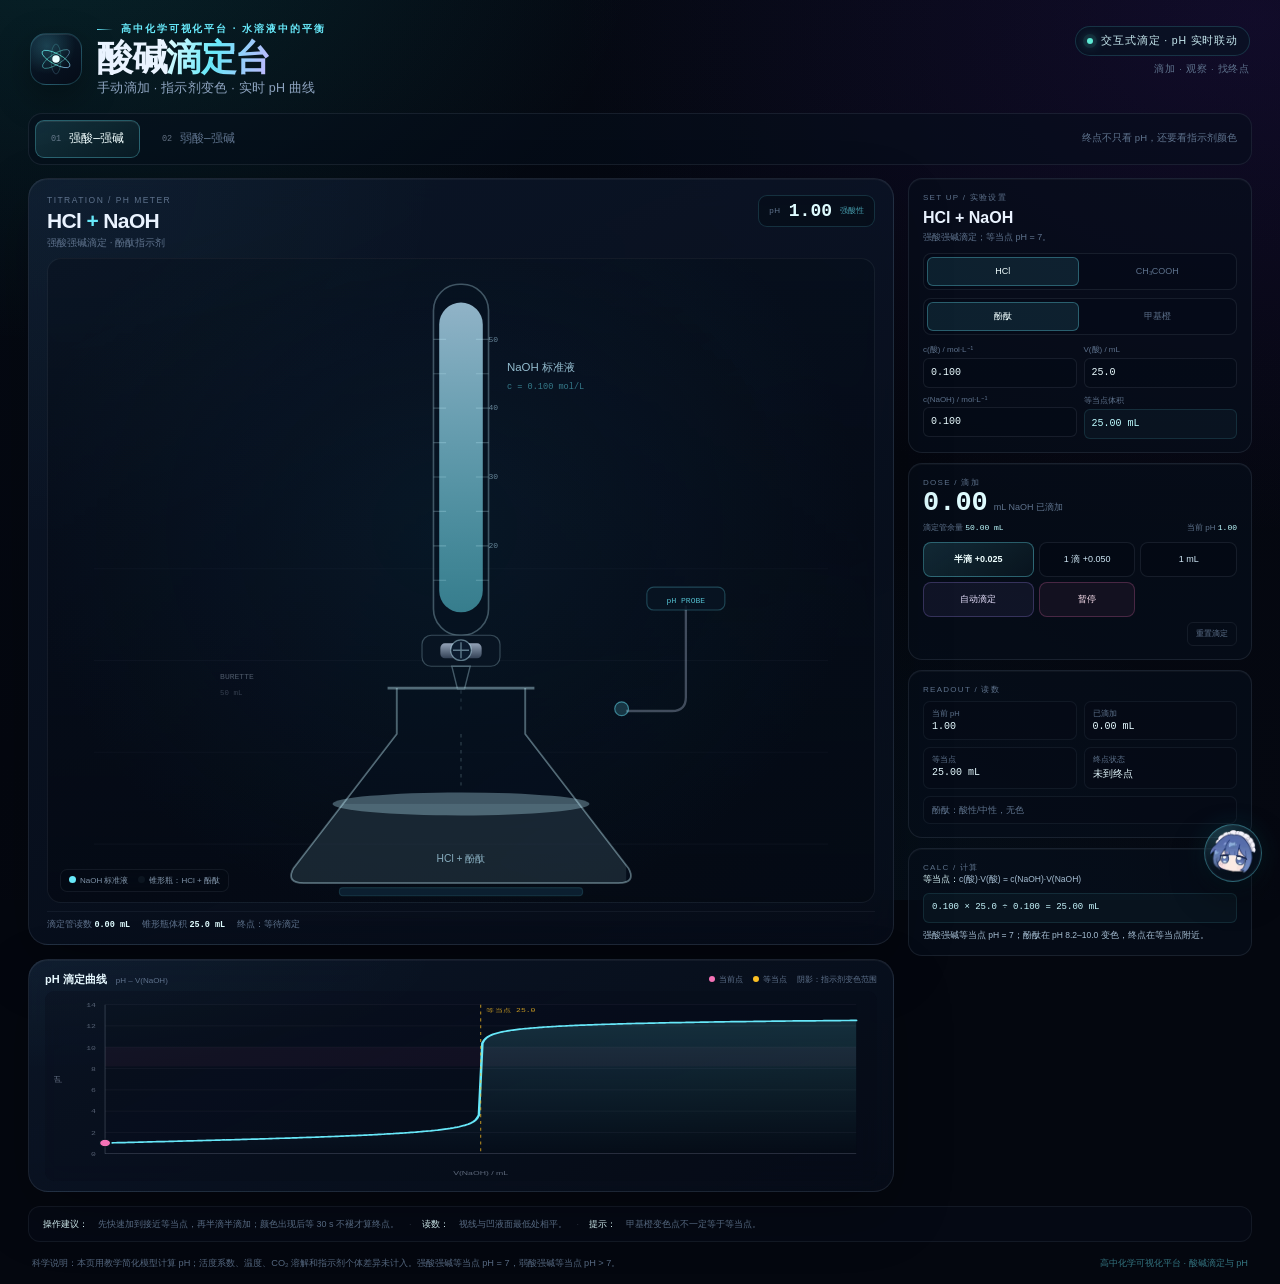
==== acid-base-titration.html @ 41be05da "Add files via upload" ====
<!DOCTYPE html>
<html lang="zh-CN">
<head>
<meta charset="UTF-8" />
<meta name="viewport" content="width=device-width, initial-scale=1.0" />
<meta name="theme-color" content="#04070f" />
<title>酸碱滴定与 pH · 高中化学可视化平台</title>
<meta name="description" content="可手动滴加的酸碱滴定实验：强酸强碱、弱酸强碱、酚酞与甲基橙变色、实时 pH 曲线与终点判断。" />
<meta name="copyright" content="© 2026 chemLeon6657. All rights reserved." />
<meta name="rights" content="All rights reserved. No copying, modification or redistribution without prior written permission." />
<link rel="license" href="rights.html" />
<link rel="icon" href="favicon.svg" type="image/svg+xml" />
<style>
  :root{
    --bg:#04070f;--line:rgba(148,163,184,.14);--text:#eaf3ff;--muted:#8ea4c0;--dim:#5e728c;
    --cyan:#67e8f9;--teal:#5eead4;--violet:#a78bfa;--pink:#f472b6;--amber:#fbbf24;
    --mono:"Cascadia Code","SFMono-Regular",Consolas,"Liberation Mono",monospace;color-scheme:dark;
  }
  *{box-sizing:border-box}html{scroll-behavior:smooth}
  body{margin:0;min-height:100vh;background:var(--bg);color:var(--text);font-family:"Segoe UI Variable","Segoe UI","PingFang SC","Hiragino Sans GB","Microsoft YaHei",sans-serif;-webkit-font-smoothing:antialiased;text-rendering:optimizeLegibility;overflow-x:hidden}
  button,input{font:inherit}a{color:inherit}button{-webkit-tap-highlight-color:transparent}:focus-visible{outline:2px solid rgba(103,232,249,.8);outline-offset:3px}
  .page-glow{position:fixed;inset:0;z-index:-2;pointer-events:none;background:radial-gradient(900px 650px at 5% -8%,rgba(20,184,166,.14),transparent 64%),radial-gradient(1000px 760px at 98% 2%,rgba(91,33,182,.15),transparent 68%),radial-gradient(900px 700px at 55% 108%,rgba(14,116,144,.1),transparent 66%),linear-gradient(160deg,#050a14 0%,#04070f 55%,#050811 100%)}
  .page-glow::after{content:"";position:absolute;inset:0;opacity:.22;background-image:linear-gradient(rgba(148,163,184,.04) 1px,transparent 1px),linear-gradient(90deg,rgba(148,163,184,.04) 1px,transparent 1px);background-size:46px 46px;mask-image:radial-gradient(circle at 50% 38%,black,transparent 77%);-webkit-mask-image:radial-gradient(circle at 50% 38%,black,transparent 77%)}
  .shell{width:min(1620px,100%);min-height:100vh;margin:0 auto;padding:22px 28px 14px;display:flex;flex-direction:column}
  .site-header{display:flex;justify-content:space-between;align-items:flex-start;gap:24px;padding:0 2px 16px;animation:rise .7s cubic-bezier(.22,.8,.3,1) both}
  .brand{display:flex;align-items:center;gap:15px;min-width:0;color:inherit;text-decoration:none}.brand:hover{opacity:.85}
  .brand-mark{width:52px;height:52px;flex:0 0 auto;border-radius:16px;border:1px solid rgba(103,232,249,.2);background:radial-gradient(circle at 32% 24%,rgba(103,232,249,.2),transparent 55%),linear-gradient(150deg,rgba(11,28,46,.9),rgba(5,11,22,.95));box-shadow:inset 0 1px 0 rgba(255,255,255,.08),0 12px 34px rgba(0,0,0,.34);display:grid;place-items:center}
  .brand-mark svg{width:40px;height:40px}
  .kicker{display:flex;align-items:center;gap:8px;color:var(--cyan);font-size:10px;font-weight:650;letter-spacing:.19em;text-transform:uppercase}
  .kicker::before{content:"";width:16px;height:1px;background:linear-gradient(90deg,var(--cyan),transparent)}
  .brand h1{margin:4px 0 2px;font-size:clamp(27px,2.8vw,38px);line-height:1.05;letter-spacing:-.04em;font-weight:760}
  .brand h1 span{background:linear-gradient(105deg,#e7fdff,var(--cyan) 45%,#c4b5fd);-webkit-background-clip:text;background-clip:text;color:transparent}
  .brand p{margin:0;color:var(--muted);font-size:12.5px;letter-spacing:.02em}
  .header-meta{display:flex;flex-direction:column;align-items:flex-end;gap:7px;padding-top:4px;flex:0 0 auto}
  .meta-pill{display:inline-flex;align-items:center;gap:8px;height:30px;padding:0 11px;border:1px solid rgba(103,232,249,.16);border-radius:999px;background:rgba(8,20,34,.62);color:#c7e9ef;font-size:10.5px;letter-spacing:.08em;white-space:nowrap}
  .live-dot{width:6px;height:6px;border-radius:50%;background:var(--teal);box-shadow:0 0 0 4px rgba(94,234,212,.08),0 0 12px rgba(94,234,212,.8);animation:breathe 2.6s ease-in-out infinite}
  .meta-note{color:var(--dim);font-size:9.5px;letter-spacing:.08em}
  .mode-bar{display:flex;align-items:center;gap:6px;flex-wrap:wrap;margin-bottom:13px;padding:6px;border:1px solid rgba(148,163,184,.12);border-radius:14px;background:rgba(7,15,28,.55);animation:rise .6s .03s cubic-bezier(.22,.8,.3,1) both}
  .mode-tab{display:flex;align-items:center;gap:8px;height:38px;padding:0 15px;border:1px solid transparent;border-radius:9px;background:transparent;color:var(--dim);font-size:12px;cursor:pointer;transition:.2s;white-space:nowrap}
  .mode-tab:hover{color:#e9fdff;background:rgba(103,232,249,.055)}
  .mode-tab.active{color:#f2ffff;border-color:rgba(103,232,249,.3);background:linear-gradient(145deg,rgba(103,232,249,.14),rgba(94,234,212,.05));box-shadow:inset 0 1px 0 rgba(255,255,255,.08)}
  .mode-tab .num{font-family:var(--mono);font-size:8.5px;color:rgba(148,163,184,.65)}
  .bar-tip{margin-left:auto;padding-right:8px;color:var(--dim);font-size:9.5px}
  .workspace{flex:1;min-height:0}
  .main{display:grid;grid-template-columns:minmax(0,1fr) 344px;gap:14px;align-items:start}
  .left-col{display:flex;flex-direction:column;gap:14px;min-width:0}
  .panel{position:relative;border:1px solid var(--line);border-radius:20px;background:radial-gradient(100% 100% at 0% 0%,rgba(103,232,249,.045),transparent 48%),linear-gradient(155deg,rgba(13,24,43,.83),rgba(7,14,27,.72));box-shadow:0 22px 60px rgba(0,0,0,.22),inset 0 1px 0 rgba(255,255,255,.045);backdrop-filter:blur(18px);-webkit-backdrop-filter:blur(18px);animation:rise .62s cubic-bezier(.22,.8,.3,1) both}
  .stage-panel{padding:16px 18px 13px;overflow:hidden}
  .stage-head{display:flex;justify-content:space-between;align-items:flex-start;gap:12px;margin-bottom:8px}
  .stage-kicker{color:var(--dim);font-size:8.5px;letter-spacing:.17em;text-transform:uppercase}
  .stage-title{margin:4px 0 3px;font-size:21px;line-height:1.18;letter-spacing:-.03em;font-weight:670}.stage-title span{color:var(--cyan)}
  .stage-sub{margin:0;color:var(--dim);font-size:10px}
  .ph-badge{display:flex;align-items:center;gap:8px;padding:6px 10px;border:1px solid rgba(103,232,249,.16);border-radius:9px;background:rgba(4,10,20,.44);white-space:nowrap}
  .ph-badge span{color:var(--dim);font-size:8px;letter-spacing:.08em}.ph-badge b{font-family:var(--mono);font-size:18px;color:#dffcff;line-height:1}.ph-badge small{color:rgba(103,232,249,.65);font-size:8px}
  .apparatus{position:relative;border:1px solid rgba(148,163,184,.1);border-radius:14px;background:radial-gradient(70% 85% at 48% 42%,rgba(12,47,68,.3),transparent 72%),linear-gradient(180deg,rgba(4,11,22,.37),rgba(4,9,18,.66));overflow:hidden;min-height:470px}
  .apparatus svg{display:block;width:100%;height:auto}
  .stage-legend{position:absolute;left:12px;bottom:10px;z-index:3;display:flex;align-items:center;gap:10px;padding:5px 8px;border:1px solid rgba(148,163,184,.1);border-radius:7px;background:rgba(4,10,20,.52);color:rgba(157,180,204,.8);font-size:8px;backdrop-filter:blur(8px);pointer-events:none}
  .stage-legend i{width:7px;height:7px;border-radius:50%;display:inline-block;margin-right:4px}
  .drop{opacity:0}.drop.falling{animation:dropFall .55s cubic-bezier(.3,.7,.4,1) both}
  .flask-liquid,.burette-liquid{transition:fill .4s ease}
  .curve-panel{padding:12px 16px 10px}
  .curve-head{display:flex;justify-content:space-between;align-items:center;gap:10px;margin-bottom:4px}
  .curve-title{color:#e7f9ff;font-size:11px;font-weight:600}.curve-title span{color:var(--dim);font-weight:400;font-size:8px;margin-left:6px}
  .curve-legend{display:flex;gap:10px;color:var(--dim);font-size:8px;flex-wrap:wrap}.curve-legend b{font-weight:550;color:#c8f8ff}
  .curve-wrap{position:relative;height:190px;border-radius:9px;background:rgba(4,10,20,.25);overflow:hidden}
  #curve{width:100%;height:100%;display:block}
  .sidebar{display:flex;flex-direction:column;gap:10px;min-width:0}
  .card{padding:13px 14px;border:1px solid var(--line);border-radius:14px;background:rgba(7,15,28,.62);box-shadow:inset 0 1px 0 rgba(255,255,255,.035)}
  .card-kicker{color:var(--dim);font-size:8px;letter-spacing:.16em;text-transform:uppercase}
  .setup-card h2{margin:5px 0 3px;font-size:16px;line-height:1.25;font-weight:640}.setup-card p{margin:0;color:var(--dim);font-size:9px;line-height:1.55}
  .seg{display:flex;gap:3px;padding:3px;border:1px solid rgba(148,163,184,.12);border-radius:8px;background:rgba(4,10,20,.35);margin-top:8px}
  .seg button{flex:1;height:29px;border:1px solid transparent;border-radius:6px;background:transparent;color:var(--dim);font-size:9px;cursor:pointer;transition:.2s;white-space:nowrap}
  .seg button:hover{color:#e8fdff;background:rgba(103,232,249,.05)}
  .seg button.active{color:#f1ffff;border-color:rgba(103,232,249,.32);background:rgba(103,232,249,.1)}
  .field-grid{display:grid;grid-template-columns:1fr 1fr;gap:7px;margin-top:9px}
  .field{display:flex;flex-direction:column;gap:3px}.field span{color:var(--dim);font-size:8px}
  .field input{width:100%;height:30px;padding:0 7px;border:1px solid rgba(148,163,184,.13);border-radius:6px;background:rgba(4,10,20,.4);color:#e9fbff;font-family:var(--mono);font-size:10px;outline:none;transition:.2s}
  .field input:focus{border-color:rgba(103,232,249,.42);background:rgba(103,232,249,.04)}
  .dose-readout{display:flex;align-items:baseline;gap:6px;margin-top:2px}.dose-readout b{font-family:var(--mono);font-size:27px;line-height:1;color:#dffcff}.dose-readout span{color:var(--dim);font-size:9px}
  .dose-sub{display:flex;justify-content:space-between;gap:8px;margin-top:5px;color:var(--dim);font-size:8px}
  .dose-sub strong{color:#bdfbff;font-family:var(--mono);font-weight:500}
  .dose-actions{display:grid;grid-template-columns:1.15fr 1fr 1fr;gap:5px;margin-top:9px}
  .dose-btn{height:35px;border:1px solid rgba(148,163,184,.13);border-radius:8px;background:rgba(4,10,20,.38);color:#cfe7f5;font-size:9px;cursor:pointer;transition:.2s}
  .dose-btn:hover{border-color:rgba(103,232,249,.3);background:rgba(103,232,249,.06);color:#fff}
  .dose-btn.primary{border-color:rgba(103,232,249,.34);background:linear-gradient(145deg,rgba(103,232,249,.14),rgba(94,234,212,.04));color:#efffff;font-weight:600}
  .dose-btn.auto{border-color:rgba(167,139,250,.25);color:#e9e2ff;background:rgba(167,139,250,.07)}
  .dose-btn.stop{border-color:rgba(244,114,182,.24);color:#ffe4f2;background:rgba(244,114,182,.06)}
  .reset-row{display:flex;justify-content:flex-end;margin-top:5px}.reset-btn{height:24px;padding:0 8px;border:1px solid rgba(148,163,184,.11);border-radius:6px;background:transparent;color:var(--dim);font-size:8px;cursor:pointer}.reset-btn:hover{color:#fff;border-color:rgba(103,232,249,.28)}
  .status-grid{display:grid;grid-template-columns:1fr 1fr;gap:7px;margin-top:6px}
  .status-item{padding:7px 8px;border:1px solid rgba(148,163,184,.09);border-radius:7px;background:rgba(4,10,20,.25)}.status-item span{display:block;color:var(--dim);font-size:7.5px}.status-item strong{display:block;margin-top:2px;color:#e5faff;font-family:var(--mono);font-size:10px;font-weight:500}
  .indicator-state{margin-top:7px;padding:7px 8px;border:1px solid rgba(148,163,184,.09);border-radius:7px;background:rgba(4,10,20,.25);color:var(--dim);font-size:8.5px;line-height:1.5}
  .indicator-state b{color:#f9a8d4;font-weight:550}
  .calc-card p{margin:0;color:#a7bfd4;font-size:8.5px;line-height:1.6}.calc-card strong{color:#dffcff;font-weight:550}
  .calc-line{margin-top:6px;padding:7px 8px;border:1px solid rgba(103,232,249,.11);border-radius:6px;background:rgba(103,232,249,.035);font-family:var(--mono);font-size:9px;color:#c9f8ff;line-height:1.55}
  .guide{margin-top:14px;padding:10px 14px;border:1px solid rgba(148,163,184,.1);border-radius:12px;background:rgba(7,15,28,.46);color:var(--dim);font-size:9px;line-height:1.6;display:flex;gap:10px;flex-wrap:wrap;align-items:center}
  .guide b{color:#dffcff;font-weight:550}.guide span{color:rgba(148,163,184,.28)}
  .site-footer{display:flex;justify-content:space-between;gap:20px;padding:14px 4px 0;color:rgba(94,114,140,.9);font-size:9.2px;line-height:1.55}.site-footer p{margin:0;max-width:980px}.footer-tag{flex:0 0 auto;color:rgba(103,232,249,.48);white-space:nowrap}
  @keyframes rise{from{opacity:0;transform:translateY(10px)}to{opacity:1;transform:translateY(0)}}@keyframes breathe{0%,100%{opacity:.65;transform:scale(.9)}50%{opacity:1;transform:scale(1.12)}}@keyframes dropFall{0%{opacity:0;transform:translateY(-6px) scale(.5)}18%{opacity:1;transform:translateY(0) scale(1)}80%{opacity:.9;transform:translateY(44px) scale(.9)}100%{opacity:0;transform:translateY(54px) scale(.55)}}
  @media(max-width:1120px){.shell{padding-left:20px;padding-right:20px}.main{grid-template-columns:minmax(0,1fr) 310px}.stage-title{font-size:19px}}
  @media(max-width:960px){.main{grid-template-columns:1fr}.sidebar{display:grid;grid-template-columns:1fr 1fr}.sidebar .card:nth-child(3),.sidebar .card:nth-child(4){grid-column:1/-1}.apparatus{min-height:390px}.curve-wrap{height:170px}}
  @media(max-width:650px){.shell{padding:14px 12px 10px}.brand-mark{width:44px;height:44px}.brand h1{font-size:clamp(23px,7vw,31px)}.brand p,.header-meta{display:none}.mode-tab{font-size:9px;padding:0 8px}.mode-bar{padding:4px}.stage-panel{padding:12px}.stage-title{font-size:18px}.ph-badge b{font-size:15px}.sidebar{grid-template-columns:1fr}.sidebar .card:nth-child(3),.sidebar .card:nth-child(4){grid-column:auto}.dose-actions{grid-template-columns:1fr 1fr}.dose-actions .auto{grid-column:1/-1}.site-footer{flex-direction:column;gap:5px}}
  @media(prefers-reduced-motion:reduce){*,*::before,*::after{animation-duration:.001ms!important;animation-iteration-count:1!important;transition-duration:.001ms!important;scroll-behavior:auto!important}}
</style>
</head>
<body>
<div class="page-glow" aria-hidden="true"></div>
<div class="shell">
  <header class="site-header">
    <a class="brand" href="./" title="返回平台首页">
      <div class="brand-mark" aria-hidden="true"><svg viewBox="0 0 64 64" fill="none"><defs><linearGradient id="g" x1="8" y1="8" x2="56" y2="56" gradientUnits="userSpaceOnUse"><stop stop-color="#67e8f9"/><stop offset=".55" stop-color="#5eead4"/><stop offset="1" stop-color="#a78bfa"/></linearGradient></defs><circle cx="32" cy="32" r="6" fill="#eaffff"/><ellipse cx="32" cy="32" rx="25" ry="8.5" transform="rotate(28 32 32)" stroke="url(#g)" stroke-width="1.4" opacity=".8"/><ellipse cx="32" cy="32" rx="25" ry="8.5" transform="rotate(-32 32 32)" stroke="url(#g)" stroke-width="1.4" opacity=".5"/><ellipse cx="32" cy="32" rx="24" ry="8" transform="rotate(90 32 32)" stroke="url(#g)" stroke-width="1.1" opacity=".32"/></svg></div>
      <div><div class="kicker">高中化学可视化平台 · 水溶液中的平衡</div><h1>酸碱<span>滴定台</span></h1><p>手动滴加 · 指示剂变色 · 实时 pH 曲线</p></div>
    </a>
    <div class="header-meta"><div class="meta-pill"><span class="live-dot"></span>交互式滴定 · pH 实时联动</div><div class="meta-note">滴加 · 观察 · 找终点</div></div>
  </header>

  <div class="mode-bar" role="group" aria-label="选择滴定体系">
    <button class="mode-tab active" type="button" data-acid="hcl"><span class="num">01</span>强酸–强碱</button>
    <button class="mode-tab" type="button" data-acid="weak"><span class="num">02</span>弱酸–强碱</button>
    <div class="bar-tip">终点不只看 pH，还要看指示剂颜色</div>
  </div>

  <main class="workspace">
    <div class="main">
      <div class="left-col">
        <section class="panel stage-panel">
          <div class="stage-head">
            <div><div class="stage-kicker">TITRATION / PH METER</div><h2 class="stage-title" id="stageTitle">HCl <span>+</span> NaOH</h2><p class="stage-sub" id="stageSub">强酸强碱滴定 · 酚酞指示剂</p></div>
            <div class="ph-badge"><span>pH</span><b id="phValue">1.00</b><small id="phState">强酸性</small></div>
          </div>
          <div class="apparatus">
            <svg viewBox="0 0 720 560" aria-label="酸碱滴定装置">
              <defs>
                <linearGradient id="glass" x1="0" y1="0" x2="1" y2="1"><stop stop-color="rgba(198,242,255,.22)"/><stop offset=".5" stop-color="rgba(92,178,210,.05)"/><stop offset="1" stop-color="rgba(198,242,255,.16)"/></linearGradient>
                <linearGradient id="baseLiquid" x1="0" y1="0" x2="0" y2="1"><stop stop-color="#bfe9ff" stop-opacity=".75"/><stop offset="1" stop-color="#67e8f9" stop-opacity=".5"/></linearGradient>
                <linearGradient id="flaskFill" x1="0" y1="0" x2="0" y2="1"><stop stop-color="#dffcff" stop-opacity=".16"/><stop offset="1" stop-color="#67e8f9" stop-opacity=".1"/></linearGradient>
                <linearGradient id="metal" x1="0" y1="0" x2="0" y2="1"><stop stop-color="#94a3b8"/><stop offset="1" stop-color="#334155"/></linearGradient>
                <clipPath id="flaskClip"><path d="M304 374v40L214 531q-7 13 9 13h274q16 0 9-13L416 414v-40Z"/></clipPath>
              </defs>
              <g opacity=".55" stroke="rgba(148,163,184,.08)"><path d="M40 510h640M40 430h640M40 350h640M40 270h640"/></g>
              <!-- burette -->
              <rect x="336" y="22" width="48" height="306" rx="23" fill="rgba(5,18,32,.6)" stroke="rgba(198,242,255,.3)" stroke-width="1.4"/>
              <rect id="buretteLiquid" x="341" y="38" width="38" height="270" rx="19" fill="url(#baseLiquid)"/>
              <g stroke="rgba(198,242,255,.24)" stroke-width="1">
                <path d="M336 70h11M336 100h11M336 130h11M336 160h11M336 190h11M336 220h11M336 250h11M336 280h11"/>
                <path d="M373 70h11M373 100h11M373 130h11M373 160h11M373 190h11M373 220h11M373 250h11M373 280h11"/>
              </g>
              <g fill="rgba(174,220,240,.56)" font-size="7" font-family="Cascadia Code, monospace"><text x="384" y="72">50</text><text x="384" y="132">40</text><text x="384" y="192">30</text><text x="384" y="252">20</text></g>
              <rect x="326" y="328" width="68" height="27" rx="8" fill="rgba(8,20,35,.9)" stroke="rgba(198,242,255,.25)"/>
              <rect x="342" y="335" width="36" height="13" rx="4" fill="url(#metal)"/>
              <circle cx="360" cy="341" r="9" fill="#0b1b2e" stroke="rgba(198,242,255,.45)"/><path d="M360 334v14M353 341h14" stroke="rgba(198,242,255,.45)" stroke-width="1.2"/>
              <path d="M352 355h16l-5 20h-6Z" fill="rgba(5,18,32,.65)" stroke="rgba(198,242,255,.32)" stroke-width="1.2"/>
              <path d="M360 376v20" stroke="rgba(198,242,255,.25)" stroke-width="1.2" stroke-dasharray="3 4"/>
              <circle id="drop" class="drop" cx="360" cy="388" r="4.2" fill="#9feeff"/>
              <text x="400" y="98" fill="rgba(174,220,240,.84)" font-size="10" font-family="Segoe UI, sans-serif" id="baseLabel">NaOH 标准液</text>
              <text x="400" y="113" fill="rgba(103,232,249,.48)" font-size="7.5" font-family="Cascadia Code, monospace" id="baseConc">c = 0.100 mol/L</text>
              <!-- flask -->
              <path d="M304 374v40L214 531q-7 13 9 13h274q16 0 9-13L416 414v-40" fill="rgba(5,18,32,.48)" stroke="rgba(198,242,255,.34)" stroke-width="1.6"/>
              <path d="M296 374h128" stroke="rgba(198,242,255,.4)" stroke-width="2.4"/>
              <rect id="flaskLiquidRect" x="208" y="455" width="296" height="100" fill="url(#flaskFill)" clip-path="url(#flaskClip)" class="flask-liquid"/>
              <ellipse id="flaskSurface" cx="360" cy="455" rx="112" ry="10" fill="rgba(198,242,255,.13)"/>
              <path d="M304 374v40L214 531q-7 13 9 13h274q16 0 9-13L416 414v-40" fill="none" stroke="rgba(198,242,255,.18)" stroke-width="1" clip-path="url(#flaskClip)"/>
              <path d="M360 414v46" stroke="rgba(198,242,255,.18)" stroke-width="1.2" stroke-dasharray="3 4"/>
              <text x="360" y="526" text-anchor="middle" fill="rgba(174,220,240,.74)" font-size="9" font-family="Segoe UI, sans-serif" id="flaskLabel">HCl + 酚酞</text>
              <!-- pH probe -->
              <path d="M556 302v80q0 12-12 12h-40" stroke="rgba(148,163,184,.42)" stroke-width="2" fill="none"/>
              <rect x="522" y="286" width="68" height="20" rx="6" fill="rgba(8,20,35,.85)" stroke="rgba(103,232,249,.25)"/>
              <text x="556" y="300" text-anchor="middle" fill="rgba(103,232,249,.8)" font-size="7" font-family="Cascadia Code, monospace">pH PROBE</text>
              <circle cx="500" cy="392" r="6" fill="rgba(103,232,249,.18)" stroke="rgba(103,232,249,.5)"/>
              <!-- stirrer -->
              <rect x="254" y="548" width="212" height="7" rx="3" fill="rgba(15,40,60,.7)" stroke="rgba(103,232,249,.14)"/>
              <text x="150" y="366" fill="rgba(148,163,184,.5)" font-size="7" font-family="Cascadia Code, monospace">BURETTE</text>
              <text x="150" y="380" fill="rgba(148,163,184,.32)" font-size="6.5" font-family="Cascadia Code, monospace">50 mL</text>
            </svg>
            <div class="stage-legend"><span><i style="background:#67e8f9"></i>NaOH 标准液</span><span><i id="legendFlaskDot" style="background:#dffcff;opacity:.55"></i><span id="legendFlask">锥形瓶：HCl + 酚酞</span></span></div>
          </div>
          <div class="stage-foot" style="margin-top:8px;padding-top:7px;border-top:1px solid rgba(148,163,184,.08);display:flex;gap:12px;flex-wrap:wrap;color:var(--dim);font-size:8.5px"><span>滴定管读数 <strong id="buretteReading" style="color:#dffcff;font-family:var(--mono)">0.00 mL</strong></span><span>锥形瓶体积 <strong id="flaskVolume" style="color:#dffcff;font-family:var(--mono)">25.0 mL</strong></span><span id="endpointFoot">终点：等待滴定</span></div>
        </section>

        <section class="panel curve-panel">
          <div class="curve-head"><div class="curve-title">pH 滴定曲线 <span>pH – V(NaOH)</span></div><div class="curve-legend"><span><i style="display:inline-block;width:6px;height:6px;border-radius:50%;background:#f472b6;margin-right:4px"></i>当前点</span><span><i style="display:inline-block;width:6px;height:6px;border-radius:50%;background:#fbbf24;margin-right:4px"></i>等当点</span><span>阴影：指示剂变色范围</span></div></div>
          <div class="curve-wrap"><svg id="curve" viewBox="0 0 720 250" preserveAspectRatio="none" aria-label="pH 滴定曲线"></svg></div>
        </section>
      </div>

      <aside class="sidebar">
        <section class="card setup-card">
          <div class="card-kicker">SET UP / 实验设置</div>
          <h2 id="setupTitle">HCl + NaOH</h2>
          <p id="setupNote">强酸强碱滴定；等当点 pH = 7。</p>
          <div class="seg" role="group" aria-label="选择酸"><button class="active" type="button" data-acid-btn="hcl">HCl</button><button type="button" data-acid-btn="weak">CH₃COOH</button></div>
          <div class="seg" role="group" aria-label="选择指示剂"><button class="active" type="button" data-indicator="phenolphthalein">酚酞</button><button type="button" data-indicator="methylOrange">甲基橙</button></div>
          <div class="field-grid">
            <label class="field"><span>c(酸) / mol·L⁻¹</span><input id="caInput" type="number" min="0.01" max="1" step="0.01" value="0.100" /></label>
            <label class="field"><span>V(酸) / mL</span><input id="vaInput" type="number" min="5" max="50" step="0.5" value="25.0" /></label>
            <label class="field"><span>c(NaOH) / mol·L⁻¹</span><input id="cbInput" type="number" min="0.01" max="1" step="0.01" value="0.100" /></label>
            <div class="field"><span>等当点体积</span><div id="veqValue" style="height:30px;display:flex;align-items:center;color:#bdfbff;font-family:var(--mono);font-size:10px;border:1px solid rgba(103,232,249,.12);border-radius:6px;padding:0 7px;background:rgba(103,232,249,.035)">25.00 mL</div></div>
          </div>
        </section>

        <section class="card">
          <div class="card-kicker">DOSE / 滴加</div>
          <div class="dose-readout"><b id="doseValue">0.00</b><span>mL NaOH 已滴加</span></div>
          <div class="dose-sub"><span>滴定管余量 <strong id="remainValue">50.00 mL</strong></span><span>当前 pH <strong id="dosePh">1.00</strong></span></div>
          <div class="dose-actions">
            <button class="dose-btn primary" id="halfDropBtn" type="button">半滴 +0.025</button>
            <button class="dose-btn" id="dropBtn" type="button">1 滴 +0.050</button>
            <button class="dose-btn" id="mlBtn" type="button">1 mL</button>
            <button class="dose-btn auto" id="autoBtn" type="button">自动滴定</button>
            <button class="dose-btn stop" id="stopBtn" type="button">暂停</button>
          </div>
          <div class="reset-row"><button class="reset-btn" id="resetBtn" type="button">重置滴定</button></div>
        </section>

        <section class="card">
          <div class="card-kicker">READOUT / 读数</div>
          <div class="status-grid">
            <div class="status-item"><span>当前 pH</span><strong id="sidePh">1.00</strong></div>
            <div class="status-item"><span>已滴加</span><strong id="sideDose">0.00 mL</strong></div>
            <div class="status-item"><span>等当点</span><strong id="sideVeq">25.00 mL</strong></div>
            <div class="status-item"><span>终点状态</span><strong id="sideEndpoint">未到终点</strong></div>
          </div>
          <div class="indicator-state" id="indicatorState">酚酞：酸性/中性，无色。</div>
        </section>

        <section class="card calc-card">
          <div class="card-kicker">CALC / 计算</div>
          <p><strong>等当点：</strong>c(酸)·V(酸) = c(NaOH)·V(NaOH)</p>
          <div class="calc-line" id="calcLine">0.100 × 25.0 ÷ 0.100 = 25.00 mL</div>
          <p style="margin-top:6px" id="calcNote">强酸强碱等当点 pH = 7；酚酞在 pH 8.2–10.0 变色，终点在等当点附近。</p>
        </section>
      </aside>
    </div>

    <div class="guide"><b>操作建议：</b>先快速加到接近等当点，再半滴半滴加；颜色出现后等 30 s 不褪才算终点。<span>·</span><b>读数：</b>视线与凹液面最低处相平。<span>·</span><b>提示：</b>甲基橙变色点不一定等于等当点。</div>
  </main>

  <footer class="site-footer"><p>科学说明：本页用教学简化模型计算 pH；活度系数、温度、CO₂ 溶解和指示剂个体差异未计入。强酸强碱等当点 pH = 7，弱酸强碱等当点 pH &gt; 7。</p><span class="footer-tag">高中化学可视化平台 · 酸碱滴定与 pH</span></footer>
</div>

<script>
(() => {
  "use strict";
  const $ = (id) => document.getElementById(id);
  const clamp = (v,a,b) => Math.min(b,Math.max(a,v));
  const KW = 1e-14, KA = 1.8e-5, PKW = 14;
  const state = { acid:"hcl", indicator:"phenolphthalein", ca:.1, va:25, cb:.1, vb:0, auto:null };

  const el = {
    phValue:$("phValue"), phState:$("phState"), stageTitle:$("stageTitle"), stageSub:$("stageSub"),
    buretteLiquid:$("buretteLiquid"), flaskRect:$("flaskLiquidRect"), flaskSurface:$("flaskSurface"),
    baseLabel:$("baseLabel"), baseConc:$("baseConc"), flaskLabel:$("flaskLabel"),
    legendFlaskDot:$("legendFlaskDot"), legendFlask:$("legendFlask"),
    buretteReading:$("buretteReading"), flaskVolume:$("flaskVolume"), endpointFoot:$("endpointFoot"),
    setupTitle:$("setupTitle"), setupNote:$("setupNote"), veqValue:$("veqValue"),
    doseValue:$("doseValue"), remainValue:$("remainValue"), dosePh:$("dosePh"),
    sidePh:$("sidePh"), sideDose:$("sideDose"), sideVeq:$("sideVeq"), sideEndpoint:$("sideEndpoint"),
    indicatorState:$("indicatorState"), calcLine:$("calcLine"), calcNote:$("calcNote"),
    drop:$("drop"), curve:$("curve"),
    caInput:$("caInput"), vaInput:$("vaInput"), cbInput:$("cbInput"),
    autoBtn:$("autoBtn"), stopBtn:$("stopBtn")
  };

  const NAMES = {
    hcl: { title:"HCl + NaOH", sub:"强酸强碱滴定", note:"强酸强碱滴定；等当点 pH = 7。", flask:"HCl" },
    weak:{ title:"CH₃COOH + NaOH", sub:"弱酸强碱滴定", note:"弱酸强碱滴定；等当点 pH > 7，缓冲区明显。", flask:"CH₃COOH" }
  };

  function veq(){ return (state.ca * state.va) / state.cb; }
  function totalV(){ return state.va + state.vb; }
  function phAt(vb){
    const Vt = (state.va + vb) / 1000;
    const na = state.ca * state.va / 1000;
    const nb = state.cb * vb / 1000;
    if (state.acid === "hcl") {
      if (Math.abs(na - nb) < 1e-12) return 7;
      if (nb < na) return -Math.log10(Math.max((na - nb) / Vt, 1e-15));
      return 14 + Math.log10(Math.max((nb - na) / Vt, 1e-15));
    }
    if (vb <= 0) {
      const h = (-KA + Math.sqrt(KA * KA + 4 * KA * state.ca)) / 2;
      return -Math.log10(Math.max(h, 1e-15));
    }
    if (nb < na * 0.99999) {
      if (nb <= 1e-15) return -Math.log10(Math.max(Math.sqrt(KA*state.ca),1e-15));
      return clamp(-Math.log10(KA) + Math.log10(nb / (na - nb)), 0, 14);
    }
    if (Math.abs(nb - na) <= Math.max(1e-12, na * 1e-5)) {
      const c = na / Vt, kb = KW / KA;
      return 14 + Math.log10(Math.max(Math.sqrt(kb * c), 1e-15));
    }
    return 14 + Math.log10(Math.max((nb - na) / Vt, 1e-15));
  }
  function ph(){ return clamp(phAt(state.vb), 0, 14); }
  function indicatorRange(){
    return state.indicator === "phenolphthalein" ? [8.2, 10.0] : [3.1, 4.4];
  }
  function indicatorText(){
    const p = ph();
    if (state.indicator === "phenolphthalein") {
      if (p < 8.2) return "酚酞：酸性/中性，无色";
      if (p <= 10) return "酚酞：浅粉红，接近/到达终点";
      return "酚酞：深粉红，碱过量";
    }
    if (p < 3.1) return "甲基橙：红色，强酸性";
    if (p <= 4.4) return "甲基橙：橙色，变色中";
    return "甲基橙：黄色，碱性";
  }
  function liquidColor(){
    const p = ph(), [low, high] = indicatorRange();
    if (state.indicator === "phenolphthalein") {
      if (p < low) return "rgba(190,240,255,.10)";
      if (p <= high) { const t = (p - low) / (high - low); return `rgba(${Math.round(244+(219-244)*t)},${Math.round(114+(39-114)*t)},${Math.round(182+(119-182)*t)},${.24+.5*t})`; }
      return "rgba(219,39,119,.72)";
    }
    if (p < low) return "rgba(239,68,68,.48)";
    if (p <= high) { const t = (p - low) / (high - low); return `rgba(251,${Math.round(191-(191-146)*t)},${Math.round(36+(36-42)*t)},${.4+.12*t})`; }
    return "rgba(250,204,21,.48)";
  }
  function endpoint(){
    const p = ph(), [low] = indicatorRange();
    return p >= low;
  }
  function updateUI(){
    const p = ph(), veqV = veq(), [low, high] = indicatorRange();
    const end = endpoint();
    const acidName = NAMES[state.acid];
    el.phValue.textContent = p.toFixed(2);
    el.phState.textContent = p < 3 ? "强酸性" : p < 6.9 ? "酸性" : p < 7.1 ? "中性" : p < 11 ? "碱性" : "强碱性";
    el.stageTitle.innerHTML = `${state.acid === "hcl" ? "HCl" : "CH₃COOH"} <span>+</span> NaOH`;
    el.stageSub.textContent = `${acidName.sub} · ${state.indicator === "phenolphthalein" ? "酚酞" : "甲基橙"}指示剂`;
    el.setupTitle.textContent = acidName.title;
    el.setupNote.textContent = acidName.note;
    el.veqValue.textContent = `${veqV.toFixed(2)} mL`;
    el.sideVeq.textContent = `${veqV.toFixed(2)} mL`;
    el.doseValue.textContent = state.vb.toFixed(2);
    el.remainValue.textContent = `${Math.max(0,50-state.vb).toFixed(2)} mL`;
    el.dosePh.textContent = p.toFixed(2);
    el.sidePh.textContent = p.toFixed(2);
    el.sideDose.textContent = `${state.vb.toFixed(2)} mL`;
    el.sideEndpoint.textContent = end ? "已到终点" : "未到终点";
    el.sideEndpoint.style.color = end ? "#bdfbf1" : "#e5faff";
    el.endpointFoot.textContent = end ? "终点已到：颜色保持 30 s" : "终点：等待滴定";
    el.indicatorState.textContent = indicatorText();
    el.indicatorState.style.borderColor = end ? "rgba(244,114,182,.22)" : "rgba(148,163,184,.09)";
    el.calcLine.textContent = `${state.ca.toFixed(3)} × ${state.va.toFixed(1)} ÷ ${state.cb.toFixed(3)} = ${veqV.toFixed(2)} mL`;
    el.calcNote.textContent = state.acid === "hcl"
      ? "强酸强碱等当点 pH = 7；酚酞在 pH 8.2–10.0 变色，终点在等当点附近。"
      : "弱酸强碱等当点 pH > 7；滴定过程中存在缓冲区，酚酞变色点接近等当点。";
    const color = liquidColor();
    el.flaskRect.setAttribute("fill", color);
    el.flaskSurface.setAttribute("fill", color.replace(/[\d.]+\)$/, ".32)"));
    el.legendFlaskDot.style.background = color;
    el.legendFlask.textContent = `锥形瓶：${acidName.flask} + ${state.indicator === "phenolphthalein" ? "酚酞" : "甲基橙"}`;
    el.flaskLabel.textContent = `${acidName.flask} + ${state.indicator === "phenolphthalein" ? "酚酞" : "甲基橙"}`;
    el.baseLabel.textContent = "NaOH 标准液";
    el.baseConc.textContent = `c = ${state.cb.toFixed(3)} mol/L`;
    el.buretteReading.textContent = `${state.vb.toFixed(2)} mL`;
    el.flaskVolume.textContent = `${(state.va + state.vb).toFixed(1)} mL`;
    // burette level: 50 mL scale, max 50
    const top = 38, maxH = 270;
    const h = maxH * clamp(1 - state.vb / 50, 0, 1);
    el.buretteLiquid.setAttribute("y", (top + maxH - h).toFixed(1));
    el.buretteLiquid.setAttribute("height", Math.max(0,h).toFixed(1));
    // flask liquid level
    const level = clamp(475 - state.vb * .55, 430, 485);
    el.flaskRect.setAttribute("y", level.toFixed(1));
    el.flaskRect.setAttribute("height", (545-level).toFixed(1));
    el.flaskSurface.setAttribute("cy", level.toFixed(1));
    updateCurve();
  }
  function triggerDrop(){
    el.drop.classList.remove("falling"); void el.drop.getBoundingClientRect(); el.drop.classList.add("falling");
  }
  function addVolume(amount){
    state.vb = clamp(state.vb + amount, 0, 50);
    triggerDrop(); updateUI();
  }
  function setAcid(acid){
    state.acid = acid; state.vb = 0; stopAuto();
    document.querySelectorAll("[data-acid]").forEach(b=>b.classList.toggle("active",b.dataset.acid===acid));
    document.querySelectorAll("[data-acid-btn]").forEach(b=>b.classList.toggle("active",b.dataset.acidBtn===acid));
    updateUI();
  }
  function setIndicator(ind){
    state.indicator = ind; state.vb = 0; stopAuto();
    document.querySelectorAll("[data-indicator]").forEach(b=>b.classList.toggle("active",b.dataset.indicator===ind));
    updateUI();
  }
  function reset(){ state.vb=0; stopAuto(); updateUI(); }
  function stopAuto(){ if(state.auto){clearInterval(state.auto);state.auto=null;} el.autoBtn.textContent="自动滴定"; }
  function startAuto(){
    if(state.auto){stopAuto();return;}
    el.autoBtn.textContent="暂停自动";
    state.auto=setInterval(()=>{
      if(endpoint() || state.vb >= 50){stopAuto();return;}
      addVolume(state.vb < veq()-1 ? .5 : state.vb < veq()+.5 ? .05 : .05);
    },120);
  }

  // curve
  function updateCurve(){
    const svg = el.curve, W=720,H=250, left=52,right=18,top=18,bottom=36;
    const pw=W-left-right, phH=H-top-bottom;
    const maxX=Math.max(50,veq()*1.8, state.vb*1.08);
    const x=v=>left+v/maxX*pw;
    const y=p=>top+(14-clamp(p,0,14))/14*phH;
    const pts=[];
    for(let i=0;i<=420;i++){
      const v=maxX*i/420, p=clamp(phAt(v),0,14);
      pts.push([x(v),y(p)]);
    }
    const path=pts.map((q,i)=>`${i?"L":"M"}${q[0].toFixed(1)} ${q[1].toFixed(1)}`).join(" ");
    const [il,ih]=indicatorRange();
    const cur=clamp(ph(),0,14), veqV=veq();
    const curX=x(clamp(state.vb,0,maxX)), curY=y(cur), eqX=x(clamp(veqV,0,maxX));
    svg.innerHTML = `
      <defs><linearGradient id="curveFill" x1="0" y1="0" x2="0" y2="1"><stop stop-color="#67e8f9" stop-opacity=".16"/><stop offset="1" stop-color="#67e8f9" stop-opacity="0"/></linearGradient></defs>
      <rect x="${left}" y="${top}" width="${pw}" height="${phH}" fill="rgba(4,10,20,.12)"/>
      ${[0,2,4,6,8,10,12,14].map(p=>`<line x1="${left}" y1="${y(p)}" x2="${W-right}" y2="${y(p)}" stroke="rgba(148,163,184,.08)" stroke-width="1"/><text x="${left-8}" y="${y(p)+3}" text-anchor="end" fill="rgba(148,163,184,.55)" font-size="7" font-family="Cascadia Code, monospace">${p}</text>`).join("")}
      <rect x="${left}" y="${y(ih)}" width="${pw}" height="${Math.max(1,y(il)-y(ih))}" fill="rgba(244,114,182,.045)"/>
      <path d="${path} L${W-right} ${H-bottom} L${left} ${H-bottom} Z" fill="url(#curveFill)"/>
      <path d="${path}" fill="none" stroke="#67e8f9" stroke-width="2.2" stroke-linecap="round"/>
      <line x1="${eqX}" y1="${top}" x2="${eqX}" y2="${H-bottom}" stroke="rgba(251,191,36,.6)" stroke-width="1.1" stroke-dasharray="4 5"/>
      <text x="${eqX+5}" y="${top+10}" fill="rgba(251,191,36,.8)" font-size="7" font-family="Cascadia Code, monospace">等当点 ${veqV.toFixed(1)}</text>
      <line x1="${left}" y1="${H-bottom}" x2="${W-right}" y2="${H-bottom}" stroke="rgba(148,163,184,.25)" stroke-width="1"/>
      <line x1="${left}" y1="${top}" x2="${left}" y2="${H-bottom}" stroke="rgba(148,163,184,.25)" stroke-width="1"/>
      <circle cx="${curX}" cy="${curY}" r="5" fill="#f472b6" stroke="#07131f" stroke-width="1.5"/>
      <text x="${left+pw/2}" y="${H-8}" text-anchor="middle" fill="rgba(148,163,184,.62)" font-size="7.5" font-family="Segoe UI, sans-serif">V(NaOH) / mL</text>
      <text x="13" y="${top+phH/2}" text-anchor="middle" transform="rotate(-90 13 ${top+phH/2})" fill="rgba(148,163,184,.62)" font-size="7.5" font-family="Segoe UI, sans-serif">pH</text>
    `;
  }

  // events
  document.querySelectorAll("[data-acid]").forEach(b=>b.addEventListener("click",()=>setAcid(b.dataset.acid)));
  document.querySelectorAll("[data-acid-btn]").forEach(b=>b.addEventListener("click",()=>setAcid(b.dataset.acidBtn)));
  document.querySelectorAll("[data-indicator]").forEach(b=>b.addEventListener("click",()=>setIndicator(b.dataset.indicator)));
  $("halfDropBtn").addEventListener("click",()=>addVolume(.025));
  $("dropBtn").addEventListener("click",()=>addVolume(.05));
  $("mlBtn").addEventListener("click",()=>addVolume(1));
  el.autoBtn.addEventListener("click",startAuto);
  el.stopBtn.addEventListener("click",stopAuto);
  $("resetBtn").addEventListener("click",reset);
  el.caInput.addEventListener("input",()=>{state.ca=clamp(+el.caInput.value||.1,.01,1);state.vb=0;stopAuto();updateUI();});
  el.vaInput.addEventListener("input",()=>{state.va=clamp(+el.vaInput.value||25,5,50);state.vb=0;stopAuto();updateUI();});
  el.cbInput.addEventListener("input",()=>{state.cb=clamp(+el.cbInput.value||.1,.01,1);state.vb=0;stopAuto();updateUI();});

  updateUI();
})();
</script>
  <script src="platform-shell.js"></script>
</body>
</html>
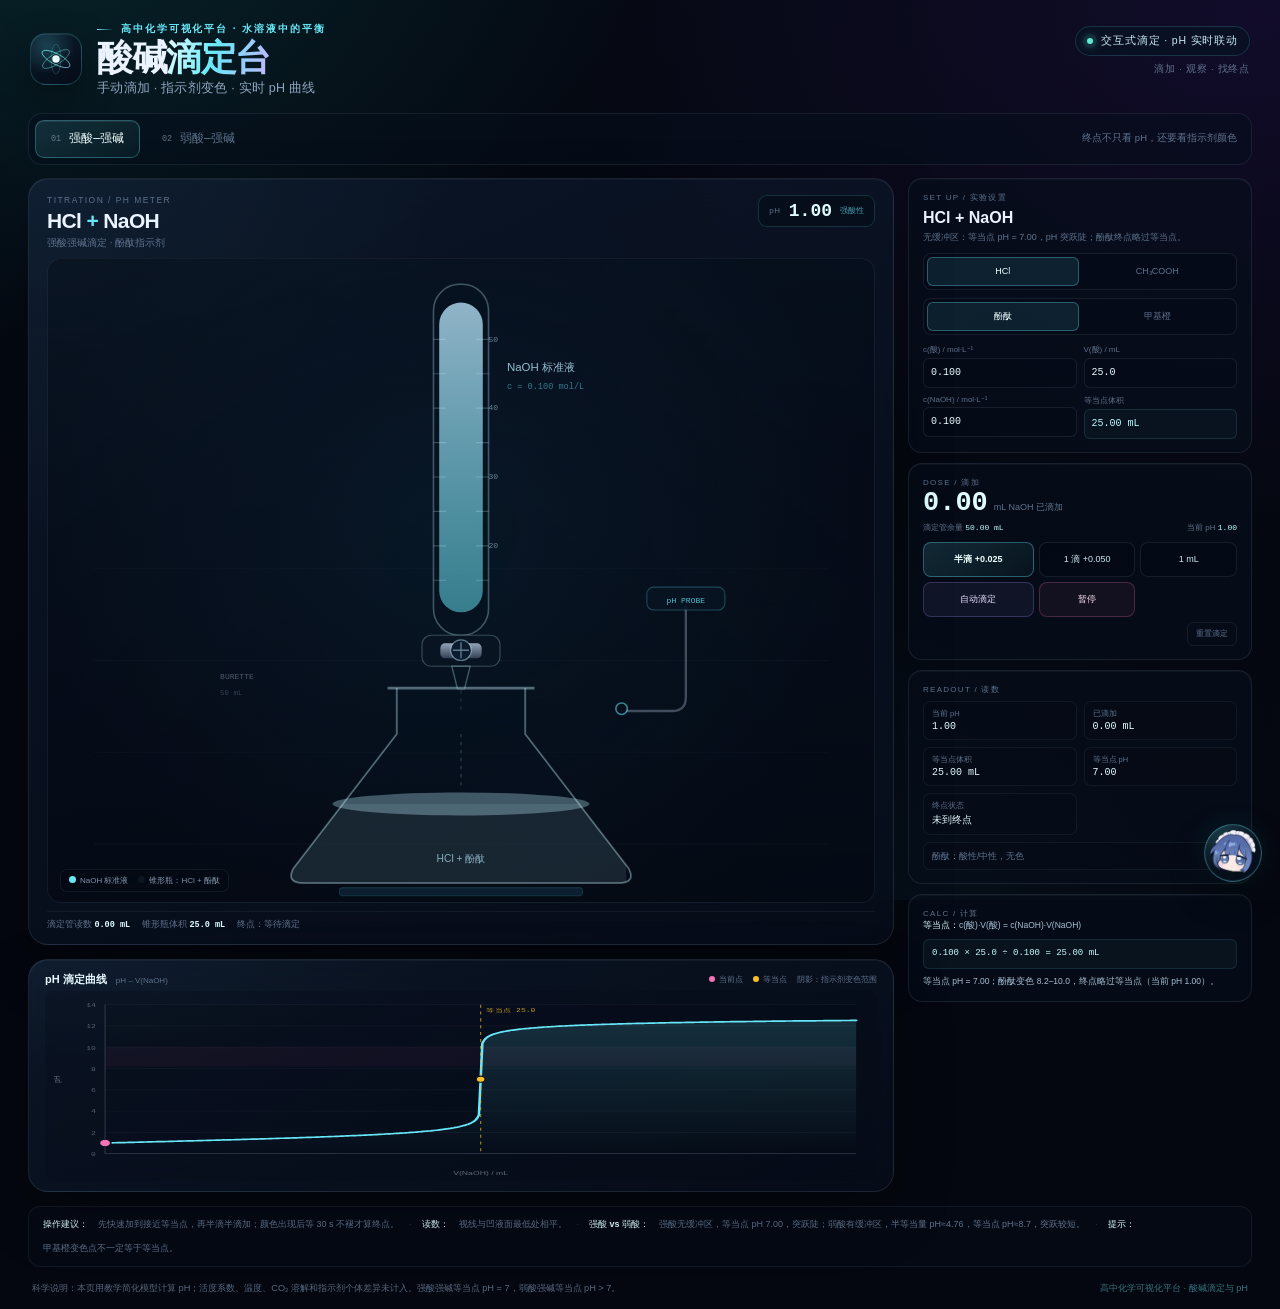
==== commit c6d88b07: "Add files via upload" ====
--- a/acid-base-titration.html
+++ b/acid-base-titration.html
@@ -56,7 +56,8 @@
   .apparatus svg{display:block;width:100%;height:auto}
   .stage-legend{position:absolute;left:12px;bottom:10px;z-index:3;display:flex;align-items:center;gap:10px;padding:5px 8px;border:1px solid rgba(148,163,184,.1);border-radius:7px;background:rgba(4,10,20,.52);color:rgba(157,180,204,.8);font-size:8px;backdrop-filter:blur(8px);pointer-events:none}
   .stage-legend i{width:7px;height:7px;border-radius:50%;display:inline-block;margin-right:4px}
-  .drop{opacity:0}.drop.falling{animation:dropFall .55s cubic-bezier(.3,.7,.4,1) both}
+  .drop{opacity:0;transform-box:fill-box;transform-origin:center}.drop.falling{animation:dropFall .72s cubic-bezier(.3,.7,.4,1) both}
+  .stream{opacity:0;transition:opacity .12s ease}.stream.show{opacity:.86}
   .flask-liquid,.burette-liquid{transition:fill .4s ease}
   .curve-panel{padding:12px 16px 10px}
   .curve-head{display:flex;justify-content:space-between;align-items:center;gap:10px;margin-bottom:4px}
@@ -95,7 +96,7 @@
   .guide{margin-top:14px;padding:10px 14px;border:1px solid rgba(148,163,184,.1);border-radius:12px;background:rgba(7,15,28,.46);color:var(--dim);font-size:9px;line-height:1.6;display:flex;gap:10px;flex-wrap:wrap;align-items:center}
   .guide b{color:#dffcff;font-weight:550}.guide span{color:rgba(148,163,184,.28)}
   .site-footer{display:flex;justify-content:space-between;gap:20px;padding:14px 4px 0;color:rgba(94,114,140,.9);font-size:9.2px;line-height:1.55}.site-footer p{margin:0;max-width:980px}.footer-tag{flex:0 0 auto;color:rgba(103,232,249,.48);white-space:nowrap}
-  @keyframes rise{from{opacity:0;transform:translateY(10px)}to{opacity:1;transform:translateY(0)}}@keyframes breathe{0%,100%{opacity:.65;transform:scale(.9)}50%{opacity:1;transform:scale(1.12)}}@keyframes dropFall{0%{opacity:0;transform:translateY(-6px) scale(.5)}18%{opacity:1;transform:translateY(0) scale(1)}80%{opacity:.9;transform:translateY(44px) scale(.9)}100%{opacity:0;transform:translateY(54px) scale(.55)}}
+  @keyframes rise{from{opacity:0;transform:translateY(10px)}to{opacity:1;transform:translateY(0)}}@keyframes breathe{0%,100%{opacity:.65;transform:scale(.9)}50%{opacity:1;transform:scale(1.12)}}@keyframes dropFall{0%{opacity:0;transform:translateY(-2px) scale(.5)}12%{opacity:1;transform:translateY(0) scale(1)}82%{opacity:.95;transform:translateY(88px) scale(.92)}100%{opacity:0;transform:translateY(102px) scale(.5)}}
   @media(max-width:1120px){.shell{padding-left:20px;padding-right:20px}.main{grid-template-columns:minmax(0,1fr) 310px}.stage-title{font-size:19px}}
   @media(max-width:960px){.main{grid-template-columns:1fr}.sidebar{display:grid;grid-template-columns:1fr 1fr}.sidebar .card:nth-child(3),.sidebar .card:nth-child(4){grid-column:1/-1}.apparatus{min-height:390px}.curve-wrap{height:170px}}
   @media(max-width:650px){.shell{padding:14px 12px 10px}.brand-mark{width:44px;height:44px}.brand h1{font-size:clamp(23px,7vw,31px)}.brand p,.header-meta{display:none}.mode-tab{font-size:9px;padding:0 8px}.mode-bar{padding:4px}.stage-panel{padding:12px}.stage-title{font-size:18px}.ph-badge b{font-size:15px}.sidebar{grid-template-columns:1fr}.sidebar .card:nth-child(3),.sidebar .card:nth-child(4){grid-column:auto}.dose-actions{grid-template-columns:1fr 1fr}.dose-actions .auto{grid-column:1/-1}.site-footer{flex-direction:column;gap:5px}}
@@ -150,7 +151,6 @@
               <circle cx="360" cy="341" r="9" fill="#0b1b2e" stroke="rgba(198,242,255,.45)"/><path d="M360 334v14M353 341h14" stroke="rgba(198,242,255,.45)" stroke-width="1.2"/>
               <path d="M352 355h16l-5 20h-6Z" fill="rgba(5,18,32,.65)" stroke="rgba(198,242,255,.32)" stroke-width="1.2"/>
               <path d="M360 376v20" stroke="rgba(198,242,255,.25)" stroke-width="1.2" stroke-dasharray="3 4"/>
-              <circle id="drop" class="drop" cx="360" cy="388" r="4.2" fill="#9feeff"/>
               <text x="400" y="98" fill="rgba(174,220,240,.84)" font-size="10" font-family="Segoe UI, sans-serif" id="baseLabel">NaOH 标准液</text>
               <text x="400" y="113" fill="rgba(103,232,249,.48)" font-size="7.5" font-family="Cascadia Code, monospace" id="baseConc">c = 0.100 mol/L</text>
               <!-- flask -->
@@ -165,11 +165,16 @@
               <path d="M556 302v80q0 12-12 12h-40" stroke="rgba(148,163,184,.42)" stroke-width="2" fill="none"/>
               <rect x="522" y="286" width="68" height="20" rx="6" fill="rgba(8,20,35,.85)" stroke="rgba(103,232,249,.25)"/>
               <text x="556" y="300" text-anchor="middle" fill="rgba(103,232,249,.8)" font-size="7" font-family="Cascadia Code, monospace">pH PROBE</text>
-              <circle cx="500" cy="392" r="6" fill="rgba(103,232,249,.18)" stroke="rgba(103,232,249,.5)"/>
+              <circle cx="500" cy="392" r="5" fill="none" stroke="rgba(103,232,249,.55)" stroke-width="1.4"/>
               <!-- stirrer -->
               <rect x="254" y="548" width="212" height="7" rx="3" fill="rgba(15,40,60,.7)" stroke="rgba(103,232,249,.14)"/>
               <text x="150" y="366" fill="rgba(148,163,184,.5)" font-size="7" font-family="Cascadia Code, monospace">BURETTE</text>
               <text x="150" y="380" fill="rgba(148,163,184,.32)" font-size="6.5" font-family="Cascadia Code, monospace">50 mL</text>
+              <g aria-hidden="true">
+                <line id="stream" class="stream" x1="360" y1="376" x2="360" y2="414" stroke="#9feeff" stroke-width="2.4" stroke-linecap="round"/>
+                <circle class="drop" cx="360" cy="378" r="3.1" fill="#9feeff" opacity=".7"/>
+                <circle id="drop" class="drop" cx="360" cy="376" r="4.2" fill="#9feeff"/>
+              </g>
             </svg>
             <div class="stage-legend"><span><i style="background:#67e8f9"></i>NaOH 标准液</span><span><i id="legendFlaskDot" style="background:#dffcff;opacity:.55"></i><span id="legendFlask">锥形瓶：HCl + 酚酞</span></span></div>
           </div>
@@ -216,7 +221,8 @@
           <div class="status-grid">
             <div class="status-item"><span>当前 pH</span><strong id="sidePh">1.00</strong></div>
             <div class="status-item"><span>已滴加</span><strong id="sideDose">0.00 mL</strong></div>
-            <div class="status-item"><span>等当点</span><strong id="sideVeq">25.00 mL</strong></div>
+            <div class="status-item"><span>等当点体积</span><strong id="sideVeq">25.00 mL</strong></div>
+            <div class="status-item"><span>等当点 pH</span><strong id="eqPh">7.00</strong></div>
             <div class="status-item"><span>终点状态</span><strong id="sideEndpoint">未到终点</strong></div>
           </div>
           <div class="indicator-state" id="indicatorState">酚酞：酸性/中性，无色。</div>
@@ -231,7 +237,7 @@
       </aside>
     </div>
 
-    <div class="guide"><b>操作建议：</b>先快速加到接近等当点，再半滴半滴加；颜色出现后等 30 s 不褪才算终点。<span>·</span><b>读数：</b>视线与凹液面最低处相平。<span>·</span><b>提示：</b>甲基橙变色点不一定等于等当点。</div>
+    <div class="guide"><b>操作建议：</b>先快速加到接近等当点，再半滴半滴加；颜色出现后等 30 s 不褪才算终点。<span>·</span><b>读数：</b>视线与凹液面最低处相平。<span>·</span><b>强酸 vs 弱酸：</b>强酸无缓冲区，等当点 pH 7.00，突跃陡；弱酸有缓冲区，半等当量 pH≈4.76，等当点 pH≈8.7，突跃较短。<span>·</span><b>提示：</b>甲基橙变色点不一定等于等当点。</div>
   </main>
 
   <footer class="site-footer"><p>科学说明：本页用教学简化模型计算 pH；活度系数、温度、CO₂ 溶解和指示剂个体差异未计入。强酸强碱等当点 pH = 7，弱酸强碱等当点 pH &gt; 7。</p><span class="footer-tag">高中化学可视化平台 · 酸碱滴定与 pH</span></footer>
@@ -253,16 +259,16 @@
     buretteReading:$("buretteReading"), flaskVolume:$("flaskVolume"), endpointFoot:$("endpointFoot"),
     setupTitle:$("setupTitle"), setupNote:$("setupNote"), veqValue:$("veqValue"),
     doseValue:$("doseValue"), remainValue:$("remainValue"), dosePh:$("dosePh"),
-    sidePh:$("sidePh"), sideDose:$("sideDose"), sideVeq:$("sideVeq"), sideEndpoint:$("sideEndpoint"),
+    sidePh:$("sidePh"), sideDose:$("sideDose"), sideVeq:$("sideVeq"), eqPh:$("eqPh"), sideEndpoint:$("sideEndpoint"),
     indicatorState:$("indicatorState"), calcLine:$("calcLine"), calcNote:$("calcNote"),
-    drop:$("drop"), curve:$("curve"),
+    drop:$("drop"), stream:$("stream"), curve:$("curve"),
     caInput:$("caInput"), vaInput:$("vaInput"), cbInput:$("cbInput"),
     autoBtn:$("autoBtn"), stopBtn:$("stopBtn")
   };
 
   const NAMES = {
-    hcl: { title:"HCl + NaOH", sub:"强酸强碱滴定", note:"强酸强碱滴定；等当点 pH = 7。", flask:"HCl" },
-    weak:{ title:"CH₃COOH + NaOH", sub:"弱酸强碱滴定", note:"弱酸强碱滴定；等当点 pH > 7，缓冲区明显。", flask:"CH₃COOH" }
+    hcl: { title:"HCl + NaOH", sub:"强酸强碱滴定", note:"无缓冲区：等当点 pH = 7.00，pH 突跃陡；酚酞终点略过等当点。", flask:"HCl" },
+    weak:{ title:"CH₃COOH + NaOH", sub:"弱酸强碱滴定", note:"有缓冲区：半等当量时 pH≈pKa=4.76；等当点 pH≈8.7，突跃较短。", flask:"CH₃COOH" }
   };
 
   function veq(){ return (state.ca * state.va) / state.cb; }
@@ -332,20 +338,26 @@
     el.setupNote.textContent = acidName.note;
     el.veqValue.textContent = `${veqV.toFixed(2)} mL`;
     el.sideVeq.textContent = `${veqV.toFixed(2)} mL`;
+    const eqP = phAt(veqV);
+    el.eqPh.textContent = eqP.toFixed(2);
     el.doseValue.textContent = state.vb.toFixed(2);
     el.remainValue.textContent = `${Math.max(0,50-state.vb).toFixed(2)} mL`;
     el.dosePh.textContent = p.toFixed(2);
     el.sidePh.textContent = p.toFixed(2);
     el.sideDose.textContent = `${state.vb.toFixed(2)} mL`;
-    el.sideEndpoint.textContent = end ? "已到终点" : "未到终点";
+    el.sideEndpoint.textContent = end ? `已到终点 pH ${p.toFixed(2)}` : "未到终点";
     el.sideEndpoint.style.color = end ? "#bdfbf1" : "#e5faff";
     el.endpointFoot.textContent = end ? "终点已到：颜色保持 30 s" : "终点：等待滴定";
     el.indicatorState.textContent = indicatorText();
     el.indicatorState.style.borderColor = end ? "rgba(244,114,182,.22)" : "rgba(148,163,184,.09)";
     el.calcLine.textContent = `${state.ca.toFixed(3)} × ${state.va.toFixed(1)} ÷ ${state.cb.toFixed(3)} = ${veqV.toFixed(2)} mL`;
-    el.calcNote.textContent = state.acid === "hcl"
-      ? "强酸强碱等当点 pH = 7；酚酞在 pH 8.2–10.0 变色，终点在等当点附近。"
-      : "弱酸强碱等当点 pH > 7；滴定过程中存在缓冲区，酚酞变色点接近等当点。";
+    if (state.indicator === "methylOrange") {
+      el.calcNote.textContent = `等当点 pH = ${eqP.toFixed(2)}；甲基橙在 pH 3.1–4.4 变色，变色点早于等当点，不能把变色点当等当点。`;
+    } else {
+      el.calcNote.textContent = state.acid === "hcl"
+        ? `等当点 pH = 7.00；酚酞变色 8.2–10.0，终点略过等当点（当前 pH ${p.toFixed(2)}）。`
+        : `等当点 pH = ${eqP.toFixed(2)}；半等当量 pH≈4.76；酚酞变色点接近等当点。`;
+    }
     const color = liquidColor();
     el.flaskRect.setAttribute("fill", color);
     el.flaskSurface.setAttribute("fill", color.replace(/[\d.]+\)$/, ".32)"));
@@ -368,8 +380,12 @@
     el.flaskSurface.setAttribute("cy", level.toFixed(1));
     updateCurve();
   }
+  let streamTimer = null;
   function triggerDrop(){
     el.drop.classList.remove("falling"); void el.drop.getBoundingClientRect(); el.drop.classList.add("falling");
+    el.stream.classList.add("show");
+    if (streamTimer) clearTimeout(streamTimer);
+    streamTimer = setTimeout(()=>el.stream.classList.remove("show"), 520);
   }
   function addVolume(amount){
     state.vb = clamp(state.vb + amount, 0, 50);
@@ -421,6 +437,7 @@
       <path d="${path} L${W-right} ${H-bottom} L${left} ${H-bottom} Z" fill="url(#curveFill)"/>
       <path d="${path}" fill="none" stroke="#67e8f9" stroke-width="2.2" stroke-linecap="round"/>
       <line x1="${eqX}" y1="${top}" x2="${eqX}" y2="${H-bottom}" stroke="rgba(251,191,36,.6)" stroke-width="1.1" stroke-dasharray="4 5"/>
+      <circle cx="${eqX}" cy="${y(phAt(veqV))}" r="4" fill="#fbbf24" stroke="#07131f" stroke-width="1.4"/>
       <text x="${eqX+5}" y="${top+10}" fill="rgba(251,191,36,.8)" font-size="7" font-family="Cascadia Code, monospace">等当点 ${veqV.toFixed(1)}</text>
       <line x1="${left}" y1="${H-bottom}" x2="${W-right}" y2="${H-bottom}" stroke="rgba(148,163,184,.25)" stroke-width="1"/>
       <line x1="${left}" y1="${top}" x2="${left}" y2="${H-bottom}" stroke="rgba(148,163,184,.25)" stroke-width="1"/>
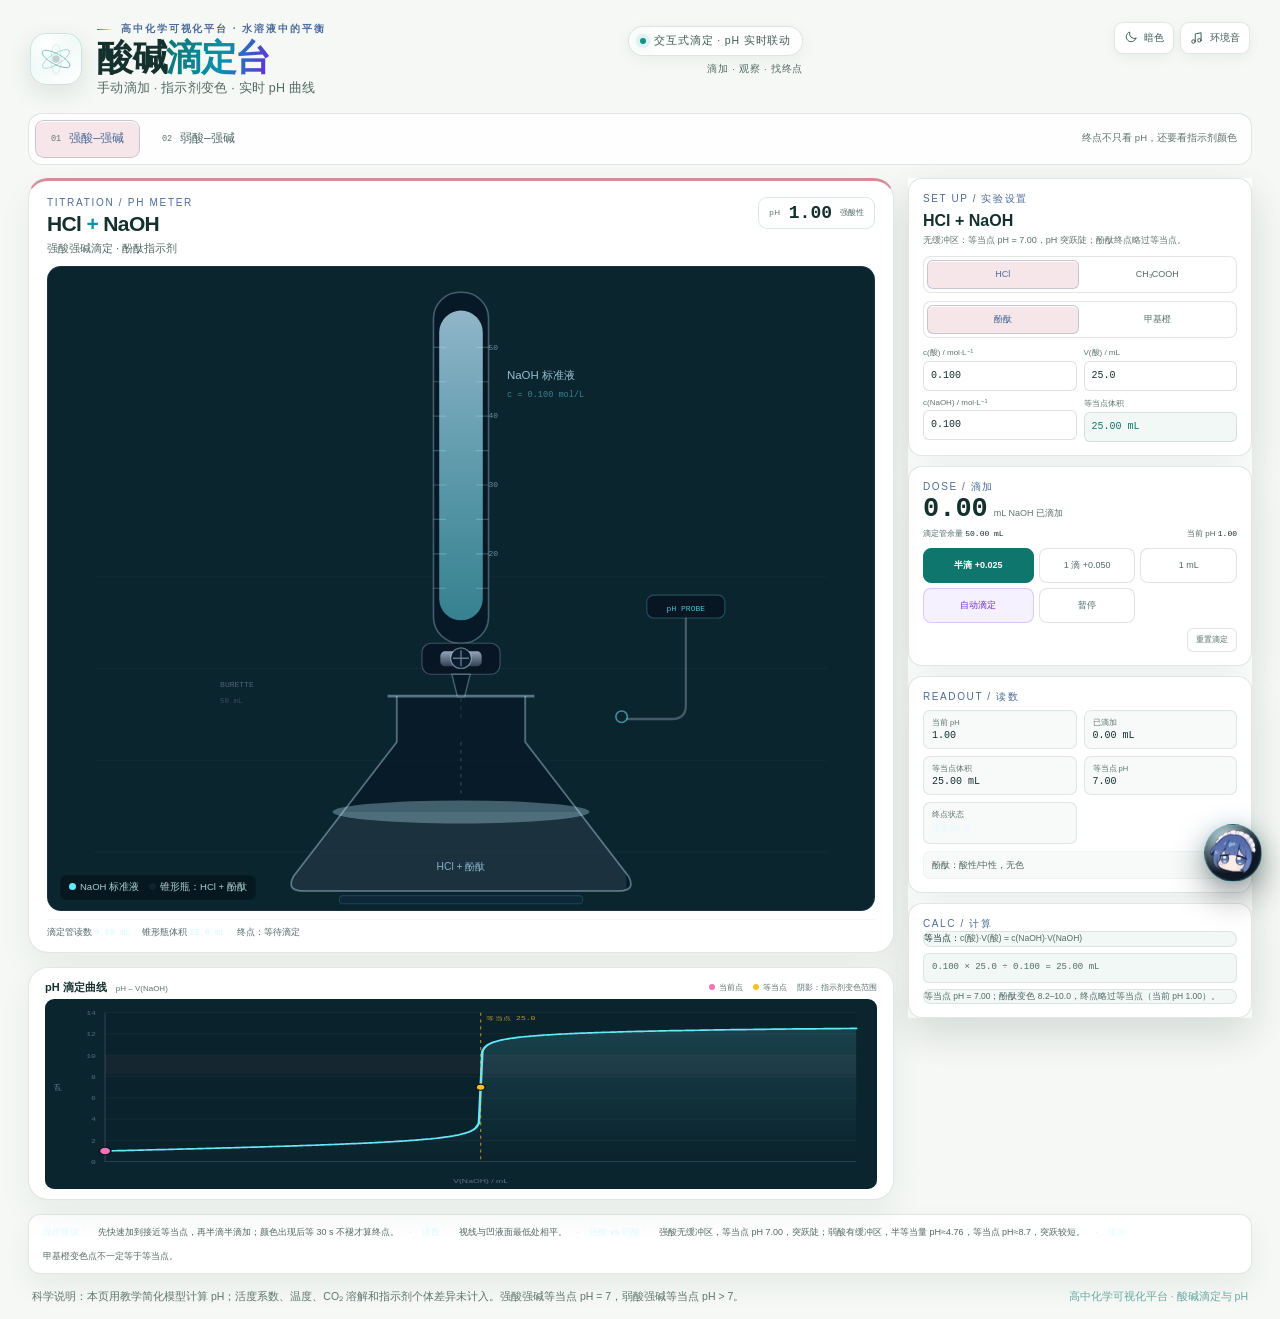
==== commit 7d6e9ecb: "Add files via upload" ====
--- a/acid-base-titration.html
+++ b/acid-base-titration.html
@@ -1,9 +1,9 @@
 <!DOCTYPE html>
-<html lang="zh-CN">
+<html lang="zh-CN" data-theme="light">
 <head>
 <meta charset="UTF-8" />
 <meta name="viewport" content="width=device-width, initial-scale=1.0" />
-<meta name="theme-color" content="#04070f" />
+<meta name="theme-color" content="#f5f8f5" />
 <title>酸碱滴定与 pH · 高中化学可视化平台</title>
 <meta name="description" content="可手动滴加的酸碱滴定实验：强酸强碱、弱酸强碱、酚酞与甲基橙变色、实时 pH 曲线与终点判断。" />
 <meta name="copyright" content="© 2026 chemLeon6657. All rights reserved." />
@@ -102,8 +102,10 @@
   @media(max-width:650px){.shell{padding:14px 12px 10px}.brand-mark{width:44px;height:44px}.brand h1{font-size:clamp(23px,7vw,31px)}.brand p,.header-meta{display:none}.mode-tab{font-size:9px;padding:0 8px}.mode-bar{padding:4px}.stage-panel{padding:12px}.stage-title{font-size:18px}.ph-badge b{font-size:15px}.sidebar{grid-template-columns:1fr}.sidebar .card:nth-child(3),.sidebar .card:nth-child(4){grid-column:auto}.dose-actions{grid-template-columns:1fr 1fr}.dose-actions .auto{grid-column:1/-1}.site-footer{flex-direction:column;gap:5px}}
   @media(prefers-reduced-motion:reduce){*,*::before,*::after{animation-duration:.001ms!important;animation-iteration-count:1!important;transition-duration:.001ms!important;scroll-behavior:auto!important}}
 </style>
+<link rel="stylesheet" href="site-theme.css" />
+<script>try{var t=localStorage.getItem("cvl-theme");document.documentElement.dataset.theme=t==="dark"?"dark":"light";}catch(e){document.documentElement.dataset.theme="light";}</script>
 </head>
-<body>
+<body data-palette="nc">
 <div class="page-glow" aria-hidden="true"></div>
 <div class="shell">
   <header class="site-header">
@@ -465,5 +467,6 @@
 })();
 </script>
   <script src="platform-shell.js"></script>
+  <script src="site-ui.js"></script>
 </body>
 </html>
--- a/site-theme.css
+++ b/site-theme.css
@@ -0,0 +1,893 @@
+/* ============================================================
+   Chemistry Visual Lab · shared theme layer
+   Default: light.  html[data-theme="dark"] simply keeps the
+   original dark page styles.
+   ============================================================ */
+
+html[data-theme="light"] {
+  --bg: #f5f8f5;
+  --surface: #ffffff;
+  --surface-soft: #eef7f3;
+  --text: #14312e;
+  --muted: #526b66;
+  --dim: #5f7570;
+  --primary: #0f766e;
+  --primary-bright: #0d9488;
+  --cyan: #0891b2;
+  --teal: #0f766e;
+  --violet: #6d28d9;
+  --pink: #be123c;
+  --amber: #b45309;
+  --success: #047857;
+  --line: rgba(20, 49, 46, 0.12);
+  --line-strong: rgba(20, 49, 46, 0.2);
+  --panel: #ffffff;
+  --instrument: #0b252f;
+  color-scheme: light;
+}
+
+html[data-theme="light"],
+html[data-theme="light"] body {
+  background: #f5f8f5;
+  color: #14312e;
+}
+html[data-theme="light"] ::selection { background: rgba(15,118,110,.2); color: #0b2f2b; }
+
+html[data-theme="light"] .page-glow {
+  background:
+    radial-gradient(950px 700px at 7% -10%, rgba(13,148,136,.15), transparent 63%),
+    radial-gradient(900px 680px at 98% 2%, rgba(109,40,217,.08), transparent 68%),
+    radial-gradient(860px 620px at 52% 107%, rgba(8,145,178,.08), transparent 66%),
+    linear-gradient(180deg, #fbfdfb 0%, #f5f8f5 48%, #eef5f2 100%);
+}
+html[data-theme="light"] .page-glow::after {
+  opacity: .5;
+  background-image:
+    linear-gradient(rgba(20,49,46,.035) 1px, transparent 1px),
+    linear-gradient(90deg, rgba(20,49,46,.035) 1px, transparent 1px);
+}
+
+/* ── header / brand ─────────────────────────────────────── */
+html[data-theme="light"] .site-header { color: #14312e; }
+html[data-theme="light"] .brand-mark {
+  border-color: rgba(15,118,110,.18);
+  background: radial-gradient(circle at 30% 20%, #fff, transparent 55%), linear-gradient(150deg,#e5f7f0,#fff);
+  box-shadow: 0 8px 24px rgba(20,49,46,.1), inset 0 1px 0 #fff;
+}
+html[data-theme="light"] .kicker,
+html[data-theme="light"] .brand-kicker { color: #0f766e; }
+html[data-theme="light"] .brand h1,
+html[data-theme="light"] .brand-name { color: #14312e; }
+html[data-theme="light"] .brand h1 span,
+html[data-theme="light"] .brand-name span {
+  background: linear-gradient(105deg,#0f766e,#0891b2 55%,#6d28d9);
+  -webkit-background-clip: text; background-clip: text; color: transparent;
+}
+html[data-theme="light"] .brand-copy p,
+html[data-theme="light"] .brand p { color: #526b66; }
+html[data-theme="light"] .meta-pill {
+  border-color: rgba(15,118,110,.16);
+  background: rgba(255,255,255,.78);
+  color: #3e5c56;
+  box-shadow: 0 4px 16px rgba(20,49,46,.05);
+}
+html[data-theme="light"] .meta-note { color: #5f7570; }
+html[data-theme="light"] .live-dot { background: #0d9488; box-shadow: 0 0 0 4px rgba(13,148,136,.08), 0 0 12px rgba(13,148,136,.5); }
+html[data-theme="light"] .brand-mark svg { filter: saturate(.9) brightness(.82); }
+
+/* ── surfaces ───────────────────────────────────────────── */
+html[data-theme="light"] .stage-card,
+html[data-theme="light"] .panel,
+html[data-theme="light"] .card,
+html[data-theme="light"] .sidebar,
+html[data-theme="light"] .side-panel,
+html[data-theme="light"] .control-panel,
+html[data-theme="light"] .control-card,
+html[data-theme="light"] .info-card,
+html[data-theme="light"] .fact-card,
+html[data-theme="light"] .detail-panel,
+html[data-theme="light"] .table-panel,
+html[data-theme="light"] .trend-panel,
+html[data-theme="light"] .stage-panel,
+html[data-theme="light"] .functional-view,
+html[data-theme="light"] .group-panel {
+  background: #fff;
+  border-color: rgba(20,49,46,.12);
+  color: #14312e;
+  box-shadow: 0 16px 40px rgba(20,49,46,.07);
+}
+html[data-theme="light"] .stage-card { overflow: hidden; }
+html[data-theme="light"] .sidebar .card { background: #fff; }
+html[data-theme="light"] .panel { box-shadow: 0 14px 34px rgba(20,49,46,.06); }
+
+/* ── headings / small labels ────────────────────────────── */
+html[data-theme="light"] .stage-head,
+html[data-theme="light"] .panel-head,
+html[data-theme="light"] .stage-heading,
+html[data-theme="light"] .panel-title,
+html[data-theme="light"] .stage-heading h1,
+html[data-theme="light"] .stage-heading h2,
+html[data-theme="light"] .stage-heading h2 *,
+html[data-theme="light"] .stage-title,
+html[data-theme="light"] .brand h1,
+html[data-theme="light"] .brand-name,
+html[data-theme="light"] .section-head h2,
+html[data-theme="light"] .about h2 { color: #14312e; }
+html[data-theme="light"] .stage-heading h2 [id],
+html[data-theme="light"] .stage-heading h2 span {
+  background: none !important;
+  -webkit-text-fill-color: currentColor !important;
+  color: #14312e !important;
+}
+html[data-theme="light"] .eyebrow,
+html[data-theme="light"] .stage-kicker,
+html[data-theme="light"] .panel-kicker,
+html[data-theme="light"] .card-kicker,
+html[data-theme="light"] .section-kicker { color: #0f766e; }
+html[data-theme="light"] .eyebrow-line { background: linear-gradient(90deg,#0f766e,transparent); }
+html[data-theme="light"] .stage-status,
+html[data-theme="light"] .stage-sub,
+html[data-theme="light"] .panel-sub,
+html[data-theme="light"] .head-note,
+html[data-theme="light"] .stage-note,
+html[data-theme="light"] .meta-note { color: #526b66; }
+html[data-theme="light"] .stage-status { color: #526b66; }
+html[data-theme="light"] .status-dot { background: #0d9488; box-shadow: 0 0 8px rgba(13,148,136,.45); }
+
+/* ── controls ───────────────────────────────────────────── */
+html[data-theme="light"] .geom-tabs,
+html[data-theme="light"] .type-tabs,
+html[data-theme="light"] .mode-bar,
+html[data-theme="light"] .substance-bar,
+html[data-theme="light"] .seg,
+html[data-theme="light"] .tabs {
+  border-color: rgba(20,49,46,.12);
+  background: rgba(255,255,255,.7);
+}
+html[data-theme="light"] .geom-btn,
+html[data-theme="light"] .type-btn,
+html[data-theme="light"] .mode-tab,
+html[data-theme="light"] .substance-btn,
+html[data-theme="light"] .seg button,
+html[data-theme="light"] .trend-tab,
+html[data-theme="light"] .gas-tab {
+  color: #526b66;
+  border-color: transparent;
+  background: transparent;
+}
+html[data-theme="light"] .geom-btn:hover,
+html[data-theme="light"] .type-btn:hover,
+html[data-theme="light"] .mode-tab:hover,
+html[data-theme="light"] .substance-btn:hover,
+html[data-theme="light"] .seg button:hover,
+html[data-theme="light"] .trend-tab:hover,
+html[data-theme="light"] .gas-tab:hover {
+  color: #0f766e;
+  background: rgba(15,118,110,.07);
+}
+html[data-theme="light"] .geom-btn.active,
+html[data-theme="light"] .type-btn.active,
+html[data-theme="light"] .mode-tab.active,
+html[data-theme="light"] .substance-btn.active,
+html[data-theme="light"] .seg button.active,
+html[data-theme="light"] .trend-tab.active,
+html[data-theme="light"] .gas-tab.active {
+  color: #0f766e;
+  border-color: rgba(15,118,110,.28);
+  background: #eaf8f2;
+  box-shadow: inset 0 1px 0 #fff;
+}
+html[data-theme="light"] .lone-btn,
+html[data-theme="light"] .icon-btn,
+html[data-theme="light"] .reset-btn,
+html[data-theme="light"] .action-btn,
+html[data-theme="light"] .tool-btn {
+  color: #526b66;
+  border-color: rgba(20,49,46,.13);
+  background: #fff;
+}
+html[data-theme="light"] .lone-btn:hover,
+html[data-theme="light"] .icon-btn:hover,
+html[data-theme="light"] .reset-btn:hover,
+html[data-theme="light"] .action-btn:hover,
+html[data-theme="light"] .tool-btn:hover {
+  color: #0f766e;
+  border-color: rgba(15,118,110,.3);
+  background: #eef8f3;
+}
+html[data-theme="light"] .lone-btn[aria-pressed="true"] {
+  color: #0f766e;
+  border-color: rgba(15,118,110,.28);
+  background: #eaf8f2;
+}
+
+html[data-theme="light"] .example-bar { color: #526b66; }
+html[data-theme="light"] .example-label { color: #5f7570; }
+html[data-theme="light"] .example-chip {
+  color: #14312e;
+  border-color: rgba(20,49,46,.12);
+  background: #fff;
+}
+html[data-theme="light"] .example-chip b { color: #14312e; }
+html[data-theme="light"] .example-chip small { color: #0f766e; }
+html[data-theme="light"] .example-chip.active {
+  border-color: rgba(15,118,110,.4);
+  background: #eaf8f2;
+}
+
+/* ── form controls ──────────────────────────────────────── */
+html[data-theme="light"] input,
+html[data-theme="light"] select,
+html[data-theme="light"] textarea,
+html[data-theme="light"] .field input,
+html[data-theme="light"] .field select,
+html[data-theme="light"] .search-box input {
+  color: #14312e;
+  border-color: rgba(20,49,46,.14);
+  background: #fff;
+}
+html[data-theme="light"] input::placeholder,
+html[data-theme="light"] textarea::placeholder { color: #6b807c; }
+html[data-theme="light"] select option { background: #fff; color: #14312e; }
+html[data-theme="light"] .field,
+html[data-theme="light"] .field select { color: #14312e; background: #fff; border-color: rgba(20,49,46,.14); }
+html[data-theme="light"] .field span,
+html[data-theme="light"] .field label,
+html[data-theme="light"] .field > label { color: #5f7570; }
+html[data-theme="light"] .toolbar { border-color: rgba(20,49,46,.1); background: rgba(255,255,255,.7); }
+
+/* ── facts / sidebar ────────────────────────────────────── */
+html[data-theme="light"] .fact-row,
+html[data-theme="light"] .fact,
+html[data-theme="light"] .detail-facts .fact {
+  border-bottom-color: rgba(20,49,46,.08);
+  color: #526b66;
+}
+html[data-theme="light"] .fact-row span,
+html[data-theme="light"] .fact span { color: #5f7570; }
+html[data-theme="light"] .fact-row strong,
+html[data-theme="light"] .fact strong { color: #14312e; }
+html[data-theme="light"] .current-desc,
+html[data-theme="light"] .note,
+html[data-theme="light"] .side-note,
+html[data-theme="light"] .calc-card p,
+html[data-theme="light"] .detail-note { color: #526b66; background: #f2f8f5; border: 1px solid rgba(20,49,46,.1); border-radius: 8px; }
+html[data-theme="light"] .equation,
+html[data-theme="light"] .vsepr-calc {
+  border-color: rgba(20,49,46,.12);
+  background: #f2f9f5;
+}
+html[data-theme="light"] .equation-label,
+html[data-theme="light"] .vsepr-calc-head,
+html[data-theme="light"] .vsepr-expr { color: #5f7570; }
+html[data-theme="light"] .equation-line,
+html[data-theme="light"] .vsepr-line { color: #14312e; }
+html[data-theme="light"] .equation-line em,
+html[data-theme="light"] .vsepr-result { color: #0f766e; }
+html[data-theme="light"] .geometry-badge,
+html[data-theme="light"] .axe-badge {
+  border-color: rgba(15,118,110,.2);
+  background: #eaf8f2;
+  color: #0f766e;
+}
+html[data-theme="light"] .tag,
+html[data-theme="light"] .detail-tag {
+  color: #46625e;
+  border-color: rgba(20,49,46,.12);
+  background: #f2f8f5;
+}
+html[data-theme="light"] .status-pill {
+  color: #5f7570;
+  border-color: rgba(20,49,46,.12);
+  background: #f7faf8;
+}
+html[data-theme="light"] .status-pill.live {
+  color: #047857;
+  border-color: rgba(4,120,87,.2);
+  background: #e9fbf4;
+}
+html[data-theme="light"] .status-pill.live::before { background: #059669; box-shadow: 0 0 7px rgba(5,150,105,.4); }
+
+/* ── must-know / steps ──────────────────────────────────── */
+html[data-theme="light"] .mustknow,
+html[data-theme="light"] .step,
+html[data-theme="light"] .must-card,
+html[data-theme="light"] .principle,
+html[data-theme="light"] .guide {
+  border-color: rgba(20,49,46,.12);
+  background: #fff;
+  color: #14312e;
+  box-shadow: 0 12px 28px rgba(20,49,46,.06);
+}
+html[data-theme="light"] .must-title,
+html[data-theme="light"] .step h4,
+html[data-theme="light"] .must-card h4 { color: #14312e; }
+html[data-theme="light"] .must-sub,
+html[data-theme="light"] .step p,
+html[data-theme="light"] .must-card p,
+html[data-theme="light"] .must-pitfalls span,
+html[data-theme="light"] .guide { color: #526b66; }
+html[data-theme="light"] .must-table-wrap { border-color: rgba(20,49,46,.1); background: #fff; }
+html[data-theme="light"] .must-table th { color: #0f766e; border-bottom-color: rgba(20,49,46,.12); background: #f5faf7; }
+html[data-theme="light"] .must-table td { color: #14312e; border-bottom-color: rgba(20,49,46,.08); }
+html[data-theme="light"] .must-table .mono { color: #0f766e; }
+html[data-theme="light"] .must-pitfalls { border-top-color: rgba(20,49,46,.1); }
+html[data-theme="light"] .must-pitfalls span { border-color: rgba(180,83,9,.18); background: #fff8ed; }
+html[data-theme="light"] .must-pitfalls b { color: #b45309; }
+html[data-theme="light"] .step-num { color: #0f766e; }
+
+/* ── periodic table ─────────────────────────────────────── */
+html[data-theme="light"] .group-head { color: #5f7570; }
+html[data-theme="light"] .group-head span { border-bottom-color: rgba(20,49,46,.1); }
+html[data-theme="light"] .el {
+  background: linear-gradient(155deg, var(--cat-soft, rgba(15,118,110,.1)), #fff 82%);
+  border-color: var(--cat-border, rgba(20,49,46,.14));
+  color: #14312e;
+}
+html[data-theme="light"] .ptable.heat .el {
+  background: linear-gradient(155deg, var(--heat-soft, rgba(15,118,110,.12)), #fff 84%);
+}
+html[data-theme="light"] .el-sym,
+html[data-theme="light"] .el-val { color: #14312e; text-shadow: none; }
+html[data-theme="light"] .el-name { color: #526b66; }
+html[data-theme="light"] .el-z {
+  left: auto;
+  right: 5px;
+  color: #5f7570;
+  font-size: 7.5px;
+  font-weight: 600;
+}
+html[data-theme="light"] .el:hover {
+  border-color: rgba(15,118,110,.42);
+  box-shadow: 0 8px 20px rgba(20,49,46,.12);
+}
+html[data-theme="light"] .el.selected {
+  border-color: rgba(190,18,60,.7);
+  box-shadow: 0 0 0 2px rgba(190,18,60,.18), 0 8px 20px rgba(20,49,46,.12);
+}
+html[data-theme="light"] .placeholder {
+  border-color: rgba(20,49,46,.18);
+  background: #f2f8f5;
+  color: #5f7570;
+}
+html[data-theme="light"] .fblock-label { color: #5f7570; }
+html[data-theme="light"] .legend-row { color: #5f7570; }
+html[data-theme="light"] .detail-card,
+html[data-theme="light"] .detail-top { color: #14312e; }
+html[data-theme="light"] .detail-panel { background: #fff; }
+html[data-theme="light"] .detail-rule { background: rgba(20,49,46,.1); }
+html[data-theme="light"] .empty-orbit { border-color: rgba(15,118,110,.15); background: #f0faf6; }
+html[data-theme="light"] .detail-links a { color: #0f766e; }
+html[data-theme="light"] .detail-empty { color: #526b66; }
+html[data-theme="light"] .detail-empty h3 { color: #14312e; }
+html[data-theme="light"] .trend-panel .chart-wrap,
+html[data-theme="light"] .chart-wrap {
+  background: #0b252f;
+  border-radius: 10px;
+  padding: 4px;
+}
+html[data-theme="light"] .trend-panel .trend-note { color: #526b66; }
+
+/* ── reaction mechanism / organic / acid / apparatus ────── */
+html[data-theme="light"] .stage-card .stage-view,
+html[data-theme="light"] .stage-card canvas,
+html[data-theme="light"] .apparatus,
+html[data-theme="light"] .curve-wrap,
+html[data-theme="light"] .energy-wrap {
+  /* 3D stages and charts stay dark for contrast. */
+  color-scheme: dark;
+}
+html[data-theme="light"] .stage-card .stage-view { border-radius: 12px; }
+html[data-theme="light"] .stage-foot,
+html[data-theme="light"] .stage-legend,
+html[data-theme="light"] .curve-head,
+html[data-theme="light"] .energy-head {
+  border-color: rgba(20,49,46,.1);
+  color: #526b66;
+}
+html[data-theme="light"] .curve-title,
+html[data-theme="light"] .energy-title,
+html[data-theme="light"] .stage-foot strong { color: #14312e; }
+html[data-theme="light"] .stage-foot { color: #526b66; }
+html[data-theme="light"] .stage-legend {
+  color: rgba(213,250,246,.8);
+  background: rgba(4,20,27,.68);
+}
+html[data-theme="light"] .curve-panel { background: #fff; }
+html[data-theme="light"] .curve-panel .curve-wrap { background: #0b252f; }
+html[data-theme="light"] .energy-panel { background: #071a23; border-color: rgba(203,244,240,.16); }
+html[data-theme="light"] .energy-head { color: #b9d9d5; }
+html[data-theme="light"] .energy-head strong { color: #e8fff9; }
+html[data-theme="light"] .energy-axis { color: #9fc3c8; }
+html[data-theme="light"] .apparatus { background: #0b252f; }
+html[data-theme="light"] .mode-bar,
+html[data-theme="light"] .substance-bar { background: rgba(255,255,255,.78); }
+html[data-theme="light"] .bar-tip,
+html[data-theme="light"] .bar-hint { color: #5f7570; }
+html[data-theme="light"] .dose-readout b,
+html[data-theme="light"] .ph-badge b { color: #14312e; }
+html[data-theme="light"] .ph-badge {
+  border-color: rgba(15,118,110,.16);
+  background: #fff;
+}
+html[data-theme="light"] .dose-actions .dose-btn {
+  color: #526b66;
+  border-color: rgba(20,49,46,.13);
+  background: #fff;
+}
+html[data-theme="light"] .dose-actions .dose-btn.primary {
+  color: #fff;
+  border-color: #0f766e;
+  background: #0f766e;
+}
+html[data-theme="light"] .dose-actions .dose-btn.auto {
+  color: #6d28d9;
+  border-color: rgba(109,40,217,.2);
+  background: #f5f1ff;
+}
+html[data-theme="light"] .indicator-state,
+html[data-theme="light"] .status-item {
+  border-color: rgba(20,49,46,.1);
+  background: #f7faf8;
+  color: #526b66;
+}
+html[data-theme="light"] .status-item strong { color: #14312e; }
+
+/* ── footer ─────────────────────────────────────────────── */
+html[data-theme="light"] .site-footer {
+  border-top-color: rgba(20,49,46,.12);
+  color: #5f7570;
+}
+html[data-theme="light"] .site-footer strong { color: #14312e; }
+html[data-theme="light"] .footer-links a { color: #526b66; }
+html[data-theme="light"] .footer-links a:hover { color: #0f766e; }
+html[data-theme="light"] .footer-tag { color: rgba(15,118,110,.6); }
+
+/* ── shared theme / music toolbar ───────────────────────── */
+.site-tools {
+  display: inline-flex;
+  align-items: center;
+  gap: 6px;
+  margin-left: 8px;
+  flex: 0 0 auto;
+}
+.site-tool {
+  display: inline-flex;
+  align-items: center;
+  justify-content: center;
+  gap: 6px;
+  height: 32px;
+  padding: 0 9px;
+  border: 1px solid rgba(148,163,184,.14);
+  border-radius: 9px;
+  background: rgba(8,16,29,.62);
+  color: #cfe7f5;
+  font: inherit;
+  font-size: 9.5px;
+  cursor: pointer;
+  transition: .18s ease;
+  white-space: nowrap;
+}
+.site-tool:hover { border-color: rgba(103,232,249,.35); background: rgba(103,232,249,.08); color: #fff; }
+.site-tool svg { width: 14px; height: 14px; }
+.site-tool[aria-pressed="true"] { border-color: rgba(103,232,249,.35); background: rgba(103,232,249,.1); color: #eaffff; }
+.site-tool .tool-label { display: inline; }
+html[data-theme="light"] .site-tool {
+  color: #3e5c56;
+  border-color: rgba(20,49,46,.12);
+  background: #fff;
+  box-shadow: 0 4px 14px rgba(20,49,46,.05);
+}
+html[data-theme="light"] .site-tool:hover {
+  color: #0f766e;
+  border-color: rgba(15,118,110,.3);
+  background: #eef8f3;
+}
+html[data-theme="light"] .site-tool[aria-pressed="true"] {
+  color: #0f766e;
+  border-color: rgba(15,118,110,.3);
+  background: #eaf8f2;
+}
+@media (max-width: 760px) {
+  .site-tools { margin-left: 4px; }
+  .site-tool { width: 32px; padding: 0; }
+  .site-tool .tool-label { display: none; }
+}
+
+/* ── global focus ───────────────────────────────────────── */
+html[data-theme="light"] :focus-visible {
+  outline: 3px solid #0f766e;
+  outline-offset: 3px;
+  box-shadow: 0 0 0 2px #fff;
+}
+
+/* ── larger readable type in light mode ─────────────────── */
+html[data-theme="light"] .card-kicker,
+html[data-theme="light"] .panel-kicker,
+html[data-theme="light"] .stage-kicker,
+html[data-theme="light"] .eyebrow,
+html[data-theme="light"] .module-num { font-size: 10px; }
+html[data-theme="light"] .fact-row,
+html[data-theme="light"] .fact { font-size: 11px; }
+html[data-theme="light"] .fact-row span,
+html[data-theme="light"] .fact span { font-size: 10.5px; }
+html[data-theme="light"] .note,
+html[data-theme="light"] .stage-sub,
+html[data-theme="light"] .panel-sub,
+html[data-theme="light"] .side-note { font-size: 11px; line-height: 1.7; }
+html[data-theme="light"] .site-footer { font-size: 10.5px; }
+html[data-theme="light"] .tag { font-size: 9.5px; }
+html[data-theme="light"] .stage-legend { font-size: 9.5px; }
+html[data-theme="light"] .stage-foot { font-size: 10px; }
+
+@media (max-width: 680px) {
+  html[data-theme="light"] .fact-row,
+  html[data-theme="light"] .fact { font-size: 10.5px; }
+  html[data-theme="light"] .site-footer { font-size: 10px; }
+}
+
+/* ── homepage-specific light rules ─────────────────────── */
+html[data-theme="light"] .top-nav a { color: #526b66; }
+html[data-theme="light"] .top-nav a:hover { color: #0f766e; border-color: rgba(15,118,110,.14); background: rgba(15,118,110,.06); }
+html[data-theme="light"] .top-nav .github { color: #14312e; border-color: rgba(20,49,46,.12); background: #fff; box-shadow: 0 4px 14px rgba(20,49,46,.06); }
+html[data-theme="light"] .hero-copy > p { color: #526b66; }
+html[data-theme="light"] .hero h1 { color: #14312e; }
+html[data-theme="light"] .hero h1 .accent { background: linear-gradient(105deg,#0f766e,#0891b2 45%,#6d28d9); -webkit-background-clip: text; background-clip: text; }
+html[data-theme="light"] .hero-eyebrow { color: #0f766e; border-color: rgba(15,118,110,.15); background: rgba(255,255,255,.78); box-shadow: 0 4px 18px rgba(20,49,46,.05); }
+html[data-theme="light"] .hero-eyebrow span { background: #0d9488; box-shadow: 0 0 0 4px rgba(13,148,136,.1), 0 0 12px rgba(13,148,136,.4); }
+html[data-theme="light"] .btn-primary { color: #fff; background: linear-gradient(105deg,#0f766e,#0d9488); box-shadow: 0 12px 30px rgba(15,118,110,.2); }
+html[data-theme="light"] .btn-primary:hover { background: linear-gradient(105deg,#115e59,#0f766e); }
+html[data-theme="light"] .btn-ghost { color: #14312e; border-color: rgba(20,49,46,.2); background: rgba(255,255,255,.78); box-shadow: 0 6px 20px rgba(20,49,46,.05); }
+html[data-theme="light"] .hero-stats { border-top-color: rgba(20,49,46,.12); }
+html[data-theme="light"] .hero-stats div { color: #5f7570; }
+html[data-theme="light"] .hero-stats strong { color: #14312e; }
+html[data-theme="light"] .hero-visual::before { background: radial-gradient(circle at 52% 46%, rgba(13,148,136,.18), rgba(109,40,217,.06) 42%, transparent 70%); }
+html[data-theme="light"] .viewport-card { border-color: rgba(15,118,110,.24); background: #081d27; box-shadow: 0 34px 80px rgba(20,49,46,.2), 0 0 0 6px rgba(255,255,255,.55), 0 0 70px rgba(13,148,136,.1); }
+html[data-theme="light"] .viewport-bar { background: rgba(4,18,27,.92); border-bottom-color: rgba(196,239,235,.12); }
+html[data-theme="light"] .float-tag { color: #14312e; border-color: rgba(20,49,46,.1); background: rgba(255,255,255,.92); box-shadow: 0 12px 28px rgba(20,49,46,.14); }
+html[data-theme="light"] .stat-strip { border-color: rgba(20,49,46,.12); background: rgba(20,49,46,.08); box-shadow: 0 14px 34px rgba(20,49,46,.06); }
+html[data-theme="light"] .stat-strip div { background: #fff; }
+html[data-theme="light"] .stat-strip span { color: #5f7570; }
+html[data-theme="light"] .stat-strip strong { color: #14312e; }
+html[data-theme="light"] .module-card { border-color: rgba(20,49,46,.12); background: #fff; box-shadow: 0 16px 38px rgba(20,49,46,.06); }
+html[data-theme="light"] .module-card:hover { border-color: rgba(15,118,110,.28); box-shadow: 0 24px 54px rgba(20,49,46,.13), 0 0 34px rgba(13,148,136,.05); }
+html[data-theme="light"] .module-art { border-bottom-color: rgba(255,255,255,.14); background: radial-gradient(70% 100% at 50% 48%, rgba(45,212,191,.18), transparent 70%), linear-gradient(150deg,#104b57,#0b2d38); }
+html[data-theme="light"] .module-card.active .module-art { border-right-color: rgba(255,255,255,.14); background: radial-gradient(75% 100% at 50% 48%, rgba(34,211,238,.15), transparent 70%), linear-gradient(150deg,#082b39,#06161f); }
+html[data-theme="light"] .module-art::before { background-image: linear-gradient(rgba(203,244,240,.07) 1px, transparent 1px), linear-gradient(90deg, rgba(203,244,240,.07) 1px, transparent 1px); }
+html[data-theme="light"] .module-body { background: #fff; }
+html[data-theme="light"] .module-body h3 { color: #14312e; }
+html[data-theme="light"] .module-body > p { color: #526b66; }
+html[data-theme="light"] .module-num { color: #5f7570; }
+html[data-theme="light"] .module-art-label { color: rgba(213,250,246,.82); }
+html[data-theme="light"] .coming-label { color: rgba(176,221,219,.62); }
+html[data-theme="light"] .open-link { color: #0f766e; }
+html[data-theme="light"] .open-link span { border-color: rgba(15,118,110,.2); background: rgba(15,118,110,.06); }
+html[data-theme="light"] .about { border-top-color: rgba(20,49,46,.12); }
+html[data-theme="light"] .about h2 { color: #14312e; }
+html[data-theme="light"] .about-copy > p { color: #526b66; }
+html[data-theme="light"] .principle { border-color: rgba(20,49,46,.12); background: #fff; box-shadow: 0 10px 26px rgba(20,49,46,.05); }
+html[data-theme="light"] .principle h4 { color: #14312e; }
+html[data-theme="light"] .principle p { color: #526b66; }
+html[data-theme="light"] .knowledge-canvas { border-color: rgba(20,49,46,.12); background: radial-gradient(900px 500px at 10% 0%, rgba(13,148,136,.1), transparent 60%), radial-gradient(800px 500px at 100% 100%, rgba(109,40,217,.06), transparent 65%), linear-gradient(155deg,#fff,#f1faf5); box-shadow: 0 16px 42px rgba(20,49,46,.07); }
+html[data-theme="light"] .knowledge-canvas::before { background-image: linear-gradient(rgba(20,49,46,.035) 1px, transparent 1px), linear-gradient(90deg, rgba(20,49,46,.035) 1px, transparent 1px); }
+html[data-theme="light"] .map-title { color: #14312e; }
+html[data-theme="light"] .map-sub { color: #526b66; }
+html[data-theme="light"] .map-row { border-color: rgba(20,49,46,.12); background: rgba(255,255,255,.7); }
+html[data-theme="light"] .map-node { color: #14312e; border-color: rgba(20,49,46,.12); background: #fff; }
+html[data-theme="light"] .map-node:hover { border-color: rgba(15,118,110,.34); background: #eaf8f2; }
+html[data-theme="light"] .map-arrow { color: rgba(15,118,110,.5); }
+html[data-theme="light"] .map-foot { border-top-color: rgba(20,49,46,.12); color: #5f7570; }
+html[data-theme="light"] .map-foot strong { color: #047857; }
+html[data-theme="light"] .mascot-card { border-color: rgba(15,118,110,.16); background: radial-gradient(500px 320px at 30% 0%, rgba(45,212,191,.16), transparent 65%), linear-gradient(155deg,#f0fbf5,#fff); box-shadow: 0 18px 44px rgba(20,49,46,.07); }
+html[data-theme="light"] .mascot-badge { color: #0f766e; border-color: rgba(15,118,110,.18); background: rgba(255,255,255,.8); }
+html[data-theme="light"] .mascot-speech { color: #526b66; border-color: rgba(20,49,46,.12); background: #fff; box-shadow: 0 8px 20px rgba(20,49,46,.05); }
+html[data-theme="light"] .mascot-speech::before { border-left-color: rgba(20,49,46,.12); border-top-color: rgba(20,49,46,.12); background: #fff; }
+html[data-theme="light"] .mascot-speech strong { color: #14312e; }
+html[data-theme="light"] .mascot-name { color: #5f7570; }
+html[data-theme="light"] .site-footer { border-top-color: rgba(20,49,46,.12); color: #5f7570; }
+html[data-theme="light"] .footer-links a { color: #526b66; }
+html[data-theme="light"] .footer-links a:hover { color: #0f766e; }
+
+/* 3D viewports remain dark; the light UI around them stays readable. */
+html[data-theme="light"] .stage-view,
+html[data-theme="light"] #stageView {
+  background: radial-gradient(80% 90% at 50% 40%, #0d2c3a, #06121c 75%) !important;
+}
+html[data-theme="light"] .stage-view { border-radius: 12px; }
+html[data-theme="light"] .stage-foot { background: transparent; color: #526b66; }
+html[data-theme="light"] .lone-note,
+html[data-theme="light"] .ideal-angle,
+html[data-theme="light"] .lone-note span { color: #526b66; }
+html[data-theme="light"] .angle-pill { color: #526b66; border-color: rgba(20,49,46,.12); background: #f2f8f5; }
+html[data-theme="light"] .angle-pill strong { color: #14312e; }
+html[data-theme="light"] .formula,
+html[data-theme="light"] .current-head .formula { color: #14312e; }
+html[data-theme="light"] .current-head { color: #14312e; }
+html[data-theme="light"] .fact-row em,
+html[data-theme="light"] .fact-row .ext { color: #b45309; }
+
+/* Larger base type: the original 8–9px captions were too small. */
+html[data-theme="light"] .card-kicker,
+html[data-theme="light"] .panel-kicker,
+html[data-theme="light"] .stage-kicker,
+html[data-theme="light"] .eyebrow,
+html[data-theme="light"] .module-num { font-size: 10px; }
+html[data-theme="light"] .fact-row,
+html[data-theme="light"] .fact { font-size: 11px; line-height: 1.6; }
+html[data-theme="light"] .fact-row span,
+html[data-theme="light"] .fact span { font-size: 10.5px; }
+html[data-theme="light"] .note,
+html[data-theme="light"] .stage-sub,
+html[data-theme="light"] .panel-sub,
+html[data-theme="light"] .side-note { font-size: 11px; line-height: 1.7; }
+html[data-theme="light"] .site-footer { font-size: 10.5px; }
+html[data-theme="light"] .tag { font-size: 9.5px; }
+html[data-theme="light"] .stage-legend { font-size: 9.5px; }
+html[data-theme="light"] .stage-foot { font-size: 10px; }
+html[data-theme="light"] .vsepr-expr { font-size: 9.5px; line-height: 1.55; }
+html[data-theme="light"] .vsepr-line { font-size: 10.5px; }
+html[data-theme="light"] .vsepr-result { font-size: 9.5px; line-height: 1.5; }
+html[data-theme="light"] .example-chip { font-size: 9.5px; }
+html[data-theme="light"] .example-chip b { font-size: 9.5px; }
+@media (max-width: 680px) {
+  html[data-theme="light"] .fact-row,
+  html[data-theme="light"] .fact { font-size: 10.5px; }
+  html[data-theme="light"] .site-footer { font-size: 10px; }
+}
+
+/* Global readable-type pass: applies in both themes. */
+.card-kicker,
+.panel-kicker,
+.stage-kicker,
+.eyebrow,
+.module-num { font-size: 10px; }
+.fact-row,
+.fact { font-size: 11px; line-height: 1.6; }
+.fact-row span,
+.fact span { font-size: 10.5px; }
+.note,
+.stage-sub,
+.panel-sub,
+.side-note { font-size: 11px; line-height: 1.7; }
+.site-footer { font-size: 10.5px; }
+.tag { font-size: 9.5px; }
+.stage-legend { font-size: 9.5px; }
+.stage-foot { font-size: 10px; }
+.vsepr-expr { font-size: 9.5px; line-height: 1.55; }
+.vsepr-line { font-size: 10.5px; }
+.vsepr-result { font-size: 9.5px; line-height: 1.5; }
+.example-chip { font-size: 9.5px; }
+.example-chip b { font-size: 9.5px; }
+@media (max-width: 680px) {
+  .fact-row, .fact { font-size: 10.5px; }
+  .site-footer { font-size: 10px; }
+}
+html[data-theme="light"] .calc-line,
+html[data-theme="light"] .calc-note,
+html[data-theme="light"] .calc-card p { color: #526b66; }
+html[data-theme="light"] .calc-line { background: #f2f8f5; border-color: rgba(20,49,46,.1); }
+html[data-theme="light"] .calc-line strong,
+html[data-theme="light"] .calc-card strong { color: #14312e; }
+html[data-theme="light"] #veqValue {
+  color: #0f766e !important;
+  background: #f2f8f5 !important;
+  border-color: rgba(20,49,46,.12) !important;
+}
+html[data-theme="light"] .dose-sub,
+html[data-theme="light"] .dose-sub span { color: #5f7570; }
+html[data-theme="light"] .dose-sub strong { color: #14312e; }
+html[data-theme="light"] .dose-readout span { color: #5f7570; }
+html[data-theme="light"] .ph-badge small { color: #0f766e; }
+html[data-theme="light"] .ph-badge span { color: #5f7570; }
+html[data-theme="light"] .status-item strong { color: #14312e; }
+html[data-theme="light"] .status-item span { color: #5f7570; }
+html[data-theme="light"] .indicator-state,
+html[data-theme="light"] .indicator-state b { color: #526b66; }
+html[data-theme="light"] .indicator-state b { color: #be123c; }
+html[data-theme="light"] .mode-tab .num { color: #5f7570; }
+html[data-theme="light"] .stage-foot strong { color: #14312e; }
+html[data-theme="light"] .tip-card { background: #fff; border-color: rgba(20,49,46,.12); }
+html[data-theme="light"] .tip-card h4 { color: #14312e; }
+html[data-theme="light"] .tip-card p { color: #526b66; }
+html[data-theme="light"] .tip-icon { color: #0f766e; background: #eaf8f2; border-color: rgba(15,118,110,.14); }
+html[data-theme="light"] .vsepr-calc { padding: 11px 12px; }
+html[data-theme="light"] .vsepr-calc-head { font-size: 10px; }
+html[data-theme="light"] .vsepr-expr { font-size: 10.5px; line-height: 1.6; }
+html[data-theme="light"] .vsepr-line { font-size: 11px; line-height: 1.65; }
+html[data-theme="light"] .vsepr-result { font-size: 10.5px; line-height: 1.6; }
+/* ── organic groups ─────────────────────────────────────── */
+html[data-theme="light"] .group-stage,
+html[data-theme="light"] .molecule-stage {
+  background: radial-gradient(70% 90% at 50% 45%, #10384a, #06141e 72%) !important;
+  border-color: rgba(203,244,240,.16);
+}
+html[data-theme="light"] .group-card {
+  background: #fff;
+  border-color: rgba(20,49,46,.12);
+  color: #14312e;
+}
+html[data-theme="light"] .group-card:hover {
+  border-color: rgba(15,118,110,.28);
+  background: #f2faf6;
+}
+html[data-theme="light"] .group-card.active {
+  background: #eaf8f2;
+  border-color: var(--g-color, rgba(15,118,110,.4));
+}
+html[data-theme="light"] .group-card strong { color: #14312e; }
+html[data-theme="light"] .group-copy span { color: #5f7570; }
+html[data-theme="light"] .group-list { scrollbar-color: rgba(15,118,110,.22) transparent; }
+html[data-theme="light"] .group-icon { background: color-mix(in srgb, var(--g-color, #0f766e) 9%, #fff); }
+html[data-theme="light"] .r-chip,
+html[data-theme="light"] .note-box,
+html[data-theme="light"] .mascot-note {
+  color: #526b66;
+  border-color: rgba(20,49,46,.12);
+  background: #f7faf8;
+}
+html[data-theme="light"] .r-chip { color: #0f766e; }
+html[data-theme="light"] .detail-panel .info-label,
+html[data-theme="light"] .detail-panel .info-text { color: #526b66; }
+html[data-theme="light"] .detail-panel .detail-rule { background: rgba(20,49,46,.1); }
+html[data-theme="light"] .detail-head h2,
+html[data-theme="light"] .detail-head h3 { color: #14312e; }
+html[data-theme="light"] .mol-meta,
+html[data-theme="light"] .mol-legend,
+html[data-theme="light"] .mol-hint,
+html[data-theme="light"] .mol-reset { color: #cfeff0; background: rgba(4,20,27,.72); border-color: rgba(203,244,240,.14); }
+html[data-theme="light"] .info-text,
+html[data-theme="light"] .note-box,
+html[data-theme="light"] .stage-foot { color: #526b66 !important; }
+html[data-theme="light"] .r-chip {
+  color: #0f766e !important;
+  background: #eef8f3 !important;
+  border-color: rgba(15,118,110,.18) !important;
+}
+html[data-theme="light"] .note-box { background: #f7faf8 !important; border-color: rgba(20,49,46,.1) !important; }
+html[data-theme="light"] .note-box strong,
+html[data-theme="light"] .stage-foot .key { color: #14312e !important; }
+html[data-theme="light"] #molGeometry { color: #0f766e !important; }
+html[data-theme="light"] .detail-panel .info-label { color: #5f7570 !important; }
+/* ── five reference palettes, used as restrained page accents ── */
+html[data-theme="light"] body[data-palette="nc"] { --page-accent:#4c6c9a; --page-soft:#d88c9a; --page-pale:#f2e1b6; }
+html[data-theme="light"] body[data-palette="climate"] { --page-accent:#2f6f9a; --page-soft:#d5e8f1; --page-pale:#a9d9bb; }
+html[data-theme="light"] body[data-palette="methods"] { --page-accent:#7a5aa6; --page-soft:#c7b8e6; --page-pale:#f8b89e; }
+html[data-theme="light"] body[data-palette="immunology"] { --page-accent:#4f6fa8; --page-soft:#bbd1e7; --page-pale:#e9b6be; }
+html[data-theme="light"] body[data-palette="cellbio"] { --page-accent:#5b6bb5; --page-soft:#d6eaf8; --page-pale:#cfe7c1; }
+
+html[data-theme="light"] body[data-palette] .kicker,
+html[data-theme="light"] body[data-palette] .section-kicker,
+html[data-theme="light"] body[data-palette] .eyebrow,
+html[data-theme="light"] body[data-palette] .panel-kicker,
+html[data-theme="light"] body[data-palette] .stage-kicker,
+html[data-theme="light"] body[data-palette] .card-kicker { color: var(--page-accent); }
+html[data-theme="light"] body[data-palette] .stage-card,
+html[data-theme="light"] body[data-palette] .panel.table-panel,
+html[data-theme="light"] body[data-palette] .panel.stage-panel,
+html[data-theme="light"] body[data-palette] .functional-view {
+  border-top: 3px solid var(--page-soft);
+}
+html[data-theme="light"] body[data-palette] .geom-btn.active,
+html[data-theme="light"] body[data-palette] .type-btn.active,
+html[data-theme="light"] body[data-palette] .mode-tab.active,
+html[data-theme="light"] body[data-palette] .seg button.active,
+html[data-theme="light"] body[data-palette] .trend-tab.active {
+  color: var(--page-accent);
+  border-color: color-mix(in srgb, var(--page-accent) 28%, transparent);
+  background: color-mix(in srgb, var(--page-soft) 22%, #fff);
+}
+html[data-theme="light"] body[data-palette] .tag {
+  color: color-mix(in srgb, var(--page-accent) 78%, #14312e);
+  border-color: color-mix(in srgb, var(--page-accent) 18%, transparent);
+  background: color-mix(in srgb, var(--page-soft) 18%, #fff);
+}
+html[data-theme="light"] body[data-palette] .step-num { color: var(--page-accent); }
+html[data-theme="light"] body[data-palette] .test-dot,
+html[data-theme="light"] body[data-palette] .status-dot { background: var(--page-accent); box-shadow: 0 0 8px color-mix(in srgb, var(--page-accent) 40%, transparent); }
+html[data-theme="light"] body[data-palette="nc"] .module-card:nth-of-type(2) .module-art { background: radial-gradient(70% 100% at 50% 48%, rgba(216,140,154,.2), transparent 70%), linear-gradient(150deg,#4c6c9a,#2f4b70); }
+html[data-theme="light"] body[data-palette="nc"] .module-card:nth-of-type(3) .module-art { background: radial-gradient(70% 100% at 50% 48%, rgba(107,167,183,.2), transparent 70%), linear-gradient(150deg,#4d7f8c,#2e5662); }
+/* ── gas preparation / apparatus ───────────────────────── */
+html[data-theme="light"] .slot {
+  background: #fff;
+  border-color: rgba(20,49,46,.12);
+}
+html[data-theme="light"] .slot.empty { background: #f7faf8; border-color: rgba(20,49,46,.18); }
+html[data-theme="light"] .slot-head,
+html[data-theme="light"] .slot-head b,
+html[data-theme="light"] .slot-name { color: #14312e; }
+html[data-theme="light"] .slot-desc,
+html[data-theme="light"] .slot-hint { color: #5f7570; }
+html[data-theme="light"] .slot-hint { border-top-color: rgba(20,49,46,.1); }
+html[data-theme="light"] .slot.ok { border-color: rgba(15,118,110,.42); box-shadow: 0 0 0 1px rgba(15,118,110,.08); }
+html[data-theme="light"] .part-card {
+  background: #fff;
+  border-color: rgba(20,49,46,.12);
+  color: #14312e;
+}
+html[data-theme="light"] .part-card:hover { border-color: rgba(15,118,110,.32); background: #f2faf6; }
+html[data-theme="light"] .part-name { color: #14312e; }
+html[data-theme="light"] .part-desc { color: #5f7570; }
+html[data-theme="light"] .shelf-group-title,
+html[data-theme="light"] .shelf-hint,
+html[data-theme="light"] .shelf-sub { color: #5f7570; }
+html[data-theme="light"] .task-fact { border-bottom-color: rgba(20,49,46,.08); }
+html[data-theme="light"] .task-fact span { color: #5f7570; }
+html[data-theme="light"] .task-fact strong { color: #14312e; }
+html[data-theme="light"] .task-note { color: #526b66; border-top-color: rgba(20,49,46,.1); }
+html[data-theme="light"] .task-note strong { color: #be123c; }
+html[data-theme="light"] .equation-box,
+html[data-theme="light"] .status-box {
+  background: #f2f8f5;
+  border-color: rgba(20,49,46,.1);
+  color: #526b66;
+}
+html[data-theme="light"] .equation-box strong,
+html[data-theme="light"] .status-box strong { color: #14312e; }
+html[data-theme="light"] .action-btn {
+  background: #fff;
+  border-color: rgba(20,49,46,.14);
+  color: #526b66;
+}
+html[data-theme="light"] .action-btn.primary {
+  background: #0f766e;
+  border-color: #0f766e;
+  color: #fff;
+}
+html[data-theme="light"] .action-btn.challenge { color: #b45309; border-color: rgba(180,83,9,.22); background: #fff8ed; }
+html[data-theme="light"] .gas-tabs { background: #fff; border-color: rgba(20,49,46,.12); }
+html[data-theme="light"] .gas-badge { background: #f2f8f5; }
+/* ── reaction gallery ───────────────────────────────────── */
+html[data-theme="light"] .obs-stage { background: radial-gradient(70% 90% at 50% 45%, #10384a, #06141e 72%) !important; border-color: rgba(203,244,240,.16); }
+html[data-theme="light"] .reaction-card {
+  background: #fff;
+  border-color: rgba(20,49,46,.12);
+  color: #14312e;
+}
+html[data-theme="light"] .reaction-card:hover { border-color: rgba(15,118,110,.3); background: #f2faf6; }
+html[data-theme="light"] .reaction-card.active { border-color: rgba(15,118,110,.4); background: #eaf8f2; }
+html[data-theme="light"] .card-title { color: #14312e; }
+html[data-theme="light"] .card-eq { color: #526b66; }
+html[data-theme="light"] .card-cond,
+html[data-theme="light"] .card-kind,
+html[data-theme="light"] .reaction-group { color: #5f7570; }
+html[data-theme="light"] .obs-title { color: #14312e; }
+html[data-theme="light"] .obs-meta { color: #526b66; }
+html[data-theme="light"] .play-btn { color: #0f766e; border-color: rgba(15,118,110,.25); background: #eaf8f2; }
+html[data-theme="light"] .play-btn:hover { border-color: rgba(15,118,110,.42); box-shadow: 0 0 20px rgba(15,118,110,.08); }
+html[data-theme="light"] .equation-bar { color: #14312e; background: #f2f8f5; border-color: rgba(20,49,46,.1); }
+html[data-theme="light"] .phen { color: #526b66; background: #f7faf8; border-color: rgba(20,49,46,.1); }
+html[data-theme="light"] .analysis-title { color: #14312e; }
+html[data-theme="light"] .electron-card,
+html[data-theme="light"] .half-item,
+html[data-theme="light"] .analysis-note {
+  background: #f7faf8;
+  border-color: rgba(20,49,46,.1);
+  color: #526b66;
+}
+html[data-theme="light"] .electron-card .ec-label { color: #5f7570; }
+html[data-theme="light"] .electron-card strong,
+html[data-theme="light"] .analysis-note strong { color: #14312e; }
+html[data-theme="light"] .electron-card p { color: #526b66; }
+html[data-theme="light"] .media-table th { color: #5f7570; border-bottom-color: rgba(20,49,46,.1); }
+html[data-theme="light"] .media-table td { color: #526b66; border-bottom-color: rgba(20,49,46,.07); }
+html[data-theme="light"] .media-table .m-product { color: #14312e; }
+html[data-theme="light"] .half-item { border-left-color: rgba(15,118,110,.25); }
+html[data-theme="light"] .caution { color: #be123c; background: #fff1f2; border-color: rgba(190,18,60,.16); }
+html[data-theme="light"] .map-title,
+html[data-theme="light"] .tips-title { color: #14312e; }
+html[data-theme="light"] .map-name,
+html[data-theme="light"] .map-chain,
+html[data-theme="light"] .tips-list { color: #526b66; }
+html[data-theme="light"] .map-row { border-top-color: rgba(20,49,46,.08); }
+html[data-theme="light"] .state { color: #526b66; border-color: rgba(20,49,46,.12); background: #fff; }
+html[data-theme="light"] .state.hot { color: #be123c; border-color: rgba(190,18,60,.2); background: #fff1f2; }
+html[data-theme="light"] .arrow { color: rgba(15,118,110,.45); }
+html[data-theme="light"] .tips-list b { color: #14312e; }
+html[data-theme="light"] .dose-sub,
+html[data-theme="light"] .dose-sub span,
+html[data-theme="light"] .dose-sub strong,
+html[data-theme="light"] .calc-note,
+html[data-theme="light"] .calc-card p,
+html[data-theme="light"] .ph-badge small { color: #526b66 !important; }
+html[data-theme="light"] .dose-sub strong,
+html[data-theme="light"] .calc-card strong { color: #14312e !important; }
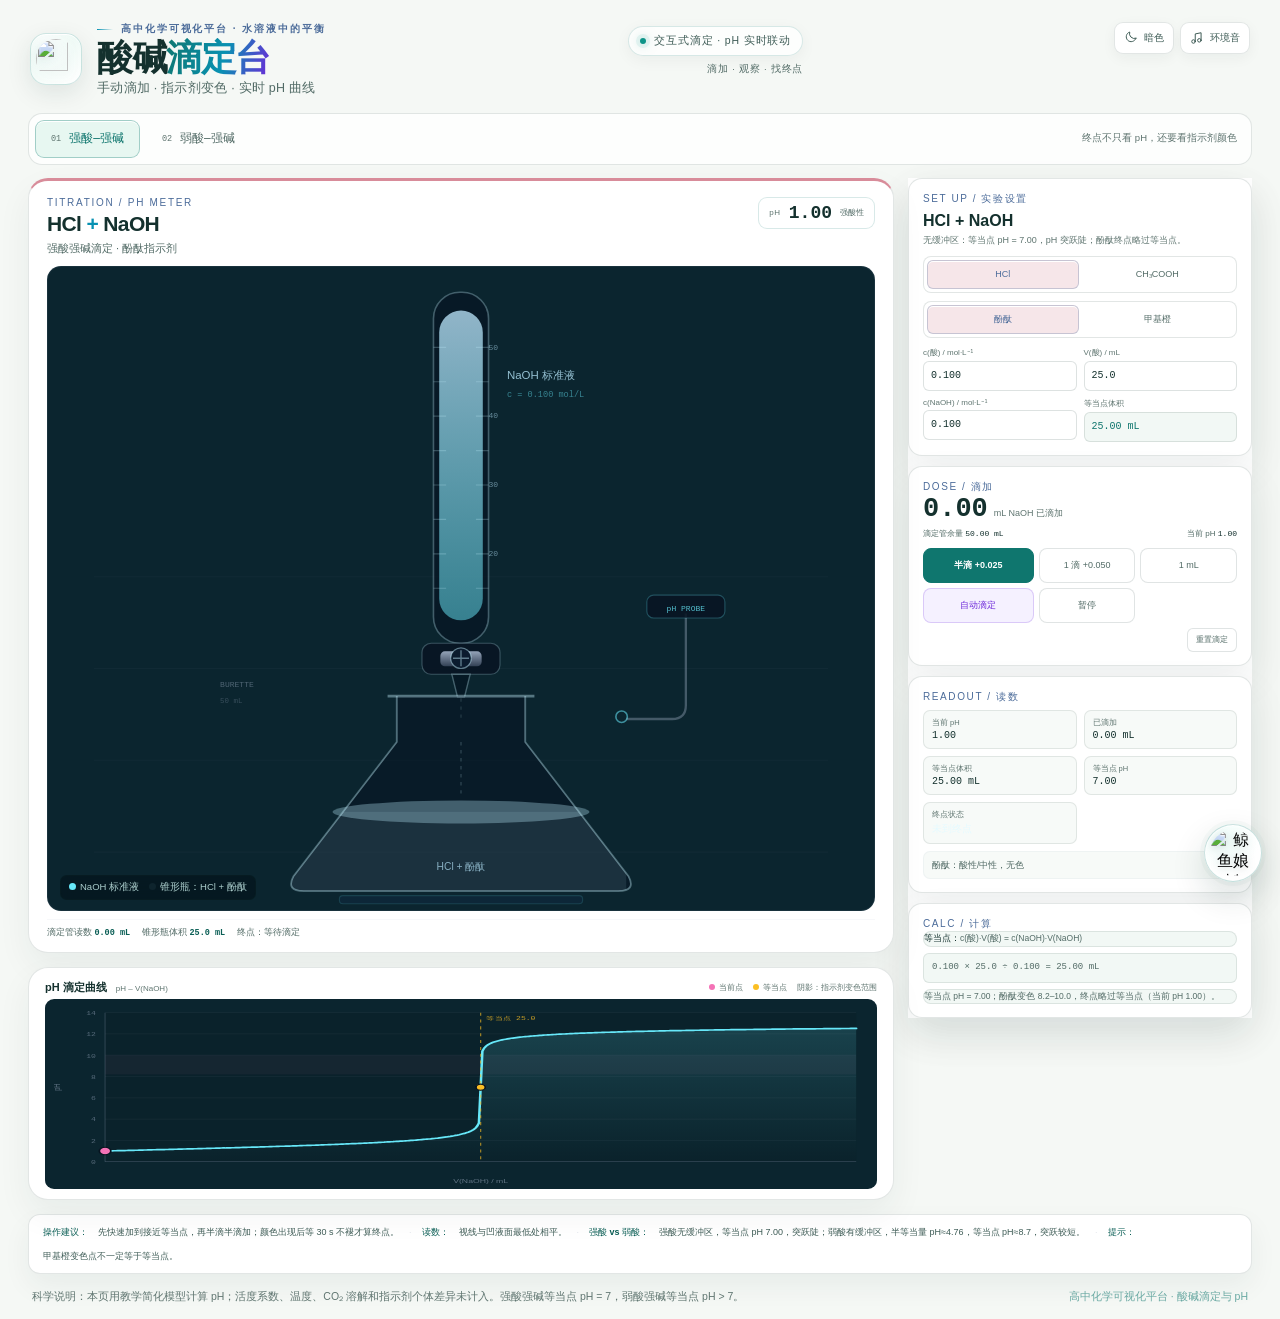
==== commit d2e036aa: "Add files via upload" ====
--- a/acid-base-titration.html
+++ b/acid-base-titration.html
@@ -9,7 +9,8 @@
 <meta name="copyright" content="© 2026 chemLeon6657. All rights reserved." />
 <meta name="rights" content="All rights reserved. No copying, modification or redistribution without prior written permission." />
 <link rel="license" href="rights.html" />
-<link rel="icon" href="favicon.svg" type="image/svg+xml" />
+<link rel="icon" href="favicon-whale.png" type="image/png" />
+<link rel="apple-touch-icon" href="assets/whale-icon.png" />
 <style>
   :root{
     --bg:#04070f;--line:rgba(148,163,184,.14);--text:#eaf3ff;--muted:#8ea4c0;--dim:#5e728c;
@@ -110,7 +111,7 @@
 <div class="shell">
   <header class="site-header">
     <a class="brand" href="./" title="返回平台首页">
-      <div class="brand-mark" aria-hidden="true"><svg viewBox="0 0 64 64" fill="none"><defs><linearGradient id="g" x1="8" y1="8" x2="56" y2="56" gradientUnits="userSpaceOnUse"><stop stop-color="#67e8f9"/><stop offset=".55" stop-color="#5eead4"/><stop offset="1" stop-color="#a78bfa"/></linearGradient></defs><circle cx="32" cy="32" r="6" fill="#eaffff"/><ellipse cx="32" cy="32" rx="25" ry="8.5" transform="rotate(28 32 32)" stroke="url(#g)" stroke-width="1.4" opacity=".8"/><ellipse cx="32" cy="32" rx="25" ry="8.5" transform="rotate(-32 32 32)" stroke="url(#g)" stroke-width="1.4" opacity=".5"/><ellipse cx="32" cy="32" rx="24" ry="8" transform="rotate(90 32 32)" stroke="url(#g)" stroke-width="1.1" opacity=".32"/></svg></div>
+      <div class="brand-mark" aria-hidden="true"><img src="assets/whale-icon.png" alt="" width="40" height="40" decoding="async" /></div>
       <div><div class="kicker">高中化学可视化平台 · 水溶液中的平衡</div><h1>酸碱<span>滴定台</span></h1><p>手动滴加 · 指示剂变色 · 实时 pH 曲线</p></div>
     </a>
     <div class="header-meta"><div class="meta-pill"><span class="live-dot"></span>交互式滴定 · pH 实时联动</div><div class="meta-note">滴加 · 观察 · 找终点</div></div>
@@ -466,7 +467,7 @@
   updateUI();
 })();
 </script>
-  <script src="platform-shell.js"></script>
-  <script src="site-ui.js"></script>
+  <script src="platform-shell.js" defer></script>
+  <script src="site-ui.js" defer></script>
 </body>
 </html>
--- a/site-theme.css
+++ b/site-theme.css
@@ -306,7 +306,28 @@
 html[data-theme="light"] .step p,
 html[data-theme="light"] .must-card p,
 html[data-theme="light"] .must-pitfalls span,
-html[data-theme="light"] .guide { color: #526b66; }
+html[data-theme="light"] .guide { color: #3f5d57; }
+html[data-theme="light"] .must-card p strong,
+html[data-theme="light"] .must-card .formula-line,
+html[data-theme="light"] .must-card .mono {
+  color: #0b5f56;
+}
+html[data-theme="light"] .must-card p strong.violet,
+html[data-theme="light"] .must-card .violet {
+  color: #5b21b6;
+}
+html[data-theme="light"] .must-card h4 i {
+  background: #0f766e;
+  box-shadow: 0 0 0 2px rgba(15, 118, 110, 0.12);
+}
+html[data-theme="light"] .must-card .ext {
+  color: #92400e;
+}
+html[data-theme="light"] .must-head > .must-card {
+  color: #0f766e !important;
+  background: #e7f7f1 !important;
+  border-color: rgba(15, 118, 110, 0.24) !important;
+}
 html[data-theme="light"] .must-table-wrap { border-color: rgba(20,49,46,.1); background: #fff; }
 html[data-theme="light"] .must-table th { color: #0f766e; border-bottom-color: rgba(20,49,46,.12); background: #f5faf7; }
 html[data-theme="light"] .must-table td { color: #14312e; border-bottom-color: rgba(20,49,46,.08); }
@@ -690,11 +711,44 @@
 html[data-theme="light"] .tip-card h4 { color: #14312e; }
 html[data-theme="light"] .tip-card p { color: #526b66; }
 html[data-theme="light"] .tip-icon { color: #0f766e; background: #eaf8f2; border-color: rgba(15,118,110,.14); }
-html[data-theme="light"] .vsepr-calc { padding: 11px 12px; }
-html[data-theme="light"] .vsepr-calc-head { font-size: 10px; }
+html[data-theme="light"] .vsepr-calc {
+  padding: 11px 12px;
+  border-color: rgba(79,70,229,.38);
+  background: linear-gradient(150deg,#eef2ff,#f8faff);
+  box-shadow: 0 0 0 1px rgba(79,70,229,.07), 0 8px 20px rgba(49,46,129,.08);
+}
+html[data-theme="light"] .vsepr-calc:hover {
+  border-color: rgba(79,70,229,.72);
+  background: linear-gradient(150deg,#e0e7ff,#f5f7ff);
+  box-shadow: 0 0 0 1px rgba(79,70,229,.14), 0 12px 26px rgba(49,46,129,.13);
+}
+html[data-theme="light"] .vsepr-calc-head { color: #4338ca; font-size: 10px; }
+html[data-theme="light"] .vsepr-calc-head span { color: #64748b; }
 html[data-theme="light"] .vsepr-expr { font-size: 10.5px; line-height: 1.6; }
 html[data-theme="light"] .vsepr-line { font-size: 11px; line-height: 1.65; }
 html[data-theme="light"] .vsepr-result { font-size: 10.5px; line-height: 1.6; }
+html[data-theme="light"] .vsepr-pop-hint,
+html[data-theme="light"] .vsepr-pop-hint span {
+  color: #fff !important;
+  font-weight: 650;
+  border-top: 0;
+  background: linear-gradient(135deg,#6366f1,#4f46e5) !important;
+}
+html[data-theme="light"] .vsepr-pop-hint b { color: #fff !important; }
+html[data-theme="light"] .vsepr-placeholder {
+  color: #4338ca;
+  border-color: rgba(79,70,229,.3);
+  background: #eef2ff;
+}
+html[data-theme="light"] .vsepr-calc.vsepr-float {
+  border-color: rgba(79,70,229,.55);
+  background: linear-gradient(155deg,#ffffff,#f5f7ff);
+  box-shadow: 0 24px 60px rgba(49,46,129,.25), 0 0 0 1px rgba(79,70,229,.08) inset, 0 0 30px rgba(79,70,229,.1);
+}
+html[data-theme="light"] .vsepr-calc.vsepr-float .vsepr-pop-hint {
+  color: #fff;
+  background: linear-gradient(135deg,#6366f1,#4f46e5) !important;
+}
 /* ── organic groups ─────────────────────────────────────── */
 html[data-theme="light"] .group-stage,
 html[data-theme="light"] .molecule-stage {
@@ -891,3 +945,511 @@
 html[data-theme="light"] .ph-badge small { color: #526b66 !important; }
 html[data-theme="light"] .dose-sub strong,
 html[data-theme="light"] .calc-card strong { color: #14312e !important; }
+
+/* ── final light-mode control fixes ─────────────────────── */
+html[data-theme="light"] .type-tabs,
+html[data-theme="light"] .type-switch {
+  background: rgba(255, 255, 255, 0.94) !important;
+  border-color: rgba(20, 49, 46, 0.14) !important;
+  box-shadow: inset 0 1px 2px rgba(20, 49, 46, 0.04) !important;
+}
+html[data-theme="light"] .type-tabs .type-btn,
+html[data-theme="light"] .type-switch .type-btn {
+  color: #526b66 !important;
+}
+html[data-theme="light"] .type-tabs .type-btn.active,
+html[data-theme="light"] .type-switch .type-btn.active {
+  color: #0f766e !important;
+  border-color: rgba(15, 118, 110, 0.3) !important;
+  background: #eaf8f2 !important;
+  box-shadow: inset 0 1px 0 #fff !important;
+}
+html[data-theme="light"] .type-btn.active::after {
+  background: #0d9488 !important;
+  box-shadow: none !important;
+}
+html[data-theme="light"] .cell-btn {
+  background: #fff !important;
+  border-color: rgba(20, 49, 46, 0.14) !important;
+  color: #526b66 !important;
+  box-shadow: none !important;
+}
+html[data-theme="light"] .cell-btn:hover {
+  background: #eef8f3 !important;
+  border-color: rgba(15, 118, 110, 0.3) !important;
+  color: #0f766e !important;
+}
+html[data-theme="light"] .cell-btn[aria-pressed="true"] {
+  background: #dff5ec !important;
+  border-color: rgba(15, 118, 110, 0.38) !important;
+  color: #0f766e !important;
+}
+html[data-theme="light"] .cell-btn[aria-pressed="true"] svg {
+  color: #0f766e !important;
+}
+html[data-theme="light"] .icon-btn {
+  background: #fff !important;
+  border-color: rgba(20, 49, 46, 0.14) !important;
+  color: #526b66 !important;
+}
+
+/* 109°28′ card — it was still a dark gradient */
+html[data-theme="light"] .angle-block {
+  background: linear-gradient(160deg, #f7fbf9, #eaf8f2) !important;
+  border-color: rgba(20, 49, 46, 0.13) !important;
+  box-shadow: inset 0 1px 0 #fff !important;
+}
+html[data-theme="light"] .angle-caption {
+  color: #5f7570 !important;
+}
+html[data-theme="light"] .angle-value {
+  color: #0f766e !important;
+}
+html[data-theme="light"] .angle-shape {
+  color: #0d9488 !important;
+}
+
+/* electron tip card was white-on-white */
+html[data-theme="light"] .tip-card .tip-copy h4 {
+  color: #14312e !important;
+}
+html[data-theme="light"] .tip-card .tip-copy p,
+html[data-theme="light"] .tip-card .tip-copy strong {
+  color: #526b66 !important;
+}
+html[data-theme="light"] .tip-card .tip-copy strong {
+  color: #14312e !important;
+}
+
+/* electron progress dock — controls should follow the light surface */
+html[data-theme="light"] .progress-dock {
+  background: linear-gradient(180deg, #ffffff, #f2f8f5) !important;
+  border-color: rgba(20, 49, 46, 0.13) !important;
+  box-shadow: 0 18px 40px rgba(20, 49, 46, 0.08), inset 0 1px 0 #fff !important;
+}
+html[data-theme="light"] .progress-label {
+  color: #5f7570 !important;
+}
+html[data-theme="light"] .progress-label strong {
+  color: #14312e !important;
+}
+html[data-theme="light"] .progress-message {
+  color: #5f7570 !important;
+}
+html[data-theme="light"] .play-btn {
+  background: #0f766e !important;
+  border-color: #0f766e !important;
+  color: #fff !important;
+  box-shadow: 0 4px 14px rgba(15, 118, 110, 0.18) !important;
+}
+html[data-theme="light"] .play-btn:hover {
+  background: #0d9488 !important;
+  border-color: #0d9488 !important;
+}
+html[data-theme="light"] .play-icon {
+  filter: none !important;
+}
+html[data-theme="light"] .range-labels {
+  color: #5f7570 !important;
+}
+html[data-theme="light"] .range-labels span:last-child {
+  color: #0f766e !important;
+}
+html[data-theme="light"] input[type="range"]::-webkit-slider-runnable-track {
+  background: linear-gradient(90deg, #0d9488 0%, #0f766e var(--p, 0%), #dce9e4 var(--p, 0%), #dce9e4 100%) !important;
+  box-shadow: inset 0 1px 2px rgba(20, 49, 46, 0.14) !important;
+}
+html[data-theme="light"] input[type="range"]::-webkit-slider-thumb {
+  border-color: #0f766e !important;
+  background: #fff !important;
+  box-shadow: 0 0 0 4px rgba(15, 118, 110, 0.12), 0 2px 8px rgba(20, 49, 46, 0.16) !important;
+}
+
+html[data-theme="light"] .range-marker .marker-dot {
+  border-color: #fff !important;
+  background: #0f766e !important;
+  box-shadow: 0 0 0 2px rgba(15, 118, 110, 0.18), 0 2px 6px rgba(20, 49, 46, 0.16) !important;
+}
+html[data-theme="light"] .range-marker:focus-visible {
+  outline-color: #0f766e !important;
+}
+html[data-theme="light"] .range-labels .mid {
+  color: #0f766e !important;
+  font-weight: 650;
+}
+html[data-theme="light"] .range-marker::before {
+  background: rgba(15, 118, 110, 0.38) !important;
+}
+
+/* 浅色页里的功能入口不能再用淡薄荷字 */
+html[data-theme="light"] .bond-feature {
+  color: #0f766e !important;
+  background: #e7f7f1 !important;
+  border-color: rgba(15, 118, 110, 0.3) !important;
+  font-weight: 600;
+}
+html[data-theme="light"] .bond-feature:hover {
+  background: #d9f2e8 !important;
+  border-color: #0f766e !important;
+}
+html[data-theme="light"] .bond-feature .bond-icon {
+  color: #ffffff !important;
+  background: #0f766e !important;
+}
+html[data-theme="light"] .bond-feature .bond-arrow {
+  color: #0f766e !important;
+}
+html[data-theme="light"] .record-badge[data-state="done"] {
+  color: #065f46 !important;
+  border-color: rgba(5, 150, 105, 0.4) !important;
+  background: #d1fae5 !important;
+  font-weight: 650;
+}
+
+/* XeF₄ 是八面体下的可进入特例，做成明确的琥珀色入口 */
+html[data-theme="light"] .example-chip.ext {
+  color: #7c2d12 !important;
+  background: #fff4dc !important;
+  border-color: #d97706 !important;
+  box-shadow: 0 3px 10px rgba(180, 83, 9, 0.14);
+  cursor: pointer;
+}
+html[data-theme="light"] .example-chip.ext b {
+  color: #7c2d12 !important;
+}
+html[data-theme="light"] .example-chip.ext small {
+  color: #b45309 !important;
+}
+html[data-theme="light"] .example-chip.ext::after {
+  content: "→";
+  margin-left: 2px;
+  color: #b45309;
+  font-size: 11px;
+  line-height: 1;
+}
+html[data-theme="light"] .example-chip.ext:hover {
+  background: #ffe8bf !important;
+  border-color: #b45309 !important;
+  box-shadow: 0 5px 14px rgba(180, 83, 9, 0.22);
+}
+html[data-theme="light"] .example-chip.ext.active {
+  background: #fde68a !important;
+  border-color: #92400e !important;
+  box-shadow: 0 0 0 2px rgba(217, 119, 6, 0.18), 0 5px 14px rgba(180, 83, 9, 0.2);
+}
+html[data-theme="dark"] .example-chip.ext {
+  border-color: rgba(251, 191, 36, 0.48);
+  background: rgba(251, 191, 36, 0.1);
+}
+html[data-theme="dark"] .example-chip.ext::after {
+  content: "→";
+  margin-left: 2px;
+  color: #fbbf24;
+  font-size: 11px;
+  line-height: 1;
+}
+
+/* 其他页面的浅青色小标签统一压深，避免浅底上发白 */
+html[data-theme="light"] .type-badge,
+html[data-theme="light"] .cat-badge,
+html[data-theme="light"] .gas-badge {
+  color: #0b5f56 !important;
+  background: #e7f7f1 !important;
+  border-color: rgba(15, 118, 110, 0.28) !important;
+  font-weight: 650;
+}
+html[data-theme="light"] .cell-note,
+html[data-theme="light"] .gas-chip,
+html[data-theme="light"] .must-kicker,
+html[data-theme="light"] .card-num,
+html[data-theme="light"] .guide b,
+html[data-theme="light"] .analysis-panel b,
+html[data-theme="light"] .electron-card p b,
+html[data-theme="light"] .detail-note strong,
+html[data-theme="light"] .status-box.ok,
+html[data-theme="light"] .stage-foot strong {
+  color: #0b5f56 !important;
+}
+html[data-theme="light"] .cell-note i {
+  background: #0f766e !important;
+  box-shadow: 0 0 8px rgba(15, 118, 110, 0.42) !important;
+}
+html[data-theme="light"] .status-box.ok {
+  background: #eaf8f2 !important;
+  border-color: rgba(15, 118, 110, 0.3) !important;
+}
+html[data-theme="light"] .site-footer a {
+  color: #0f766e !important;
+}
+html[data-theme="light"] .terms p,
+html[data-theme="light"] .terms li {
+  color: #2f4f4a !important;
+}
+html[data-theme="light"] .terms h2 {
+  color: #14312e !important;
+}
+html[data-theme="light"] .terms h2 em {
+  color: #0f766e !important;
+}
+html[data-theme="light"] .hero p {
+  color: #3f5d57 !important;
+}
+html[data-theme="light"] .hero .badge {
+  color: #0b5f56 !important;
+  background: #e7f7f1 !important;
+  border-color: rgba(15, 118, 110, 0.28) !important;
+}
+html[data-theme="light"] .gas-title span {
+  color: #0b5f56 !important;
+}
+html[data-theme="light"] .terms strong,
+html[data-theme="light"] .terms code {
+  color: #0b5f56 !important;
+}
+html[data-theme="light"] .terms {
+  background: #ffffff !important;
+  border-color: rgba(20, 49, 46, 0.12) !important;
+  box-shadow: 0 18px 40px rgba(20, 49, 46, 0.08) !important;
+}
+html[data-theme="light"] .terms section {
+  border-top-color: rgba(20, 49, 46, 0.09) !important;
+}
+html[data-theme="light"] .terms .warn {
+  background: #fffbeb !important;
+  border-color: rgba(180, 83, 9, 0.24) !important;
+  color: #7c2d12 !important;
+}
+html[data-theme="light"] .side-card {
+  background: #ffffff !important;
+  border-color: rgba(20, 49, 46, 0.12) !important;
+}
+html[data-theme="light"] .side-card .label {
+  color: #526b66 !important;
+}
+html[data-theme="light"] .side-card h3,
+html[data-theme="light"] .owner b {
+  color: #14312e !important;
+}
+html[data-theme="light"] .side-card p,
+html[data-theme="light"] .owner span,
+html[data-theme="light"] .foot {
+  color: #526b66 !important;
+}
+html[data-theme="light"] .side-card a {
+  color: #0f766e !important;
+}
+html[data-theme="light"] .side-actions a {
+  background: #f4f8f6 !important;
+  border-color: rgba(20, 49, 46, 0.14) !important;
+  color: #526b66 !important;
+}
+html[data-theme="light"] .side-card code {
+  color: #0b5f56 !important;
+}
+html[data-theme="light"] .back {
+  background: #ffffff !important;
+  border-color: rgba(20, 49, 46, 0.14) !important;
+  color: #526b66 !important;
+}
+html[data-theme="light"] .back:hover {
+  color: #0f766e !important;
+  border-color: rgba(15, 118, 110, 0.32) !important;
+}
+html[data-theme="light"] .principle span {
+  color: #0f766e !important;
+}
+/* 元素周期表的电子层图：浅底上改用深青原子核/轨道/电子 */
+html[data-theme="light"] #shellSvg {
+  filter: drop-shadow(0 0 10px rgba(15, 118, 110, 0.14)) !important;
+}
+html[data-theme="light"] #shellSvg .shell-nucleus {
+  fill: #0f766e !important;
+}
+html[data-theme="light"] #shellSvg .shell-ring {
+  stroke: rgba(15, 118, 110, 0.28) !important;
+  stroke-width: 1px !important;
+}
+html[data-theme="light"] #shellSvg .shell-electron {
+  fill: #0b5f56 !important;
+}
+html[data-theme="light"] .empty-orbit {
+  border-color: rgba(15, 118, 110, 0.3) !important;
+  box-shadow: 0 0 26px rgba(15, 118, 110, 0.08) !important;
+}
+html[data-theme="light"] .empty-orbit::before {
+  border-color: rgba(15, 118, 110, 0.16) !important;
+}
+html[data-theme="light"] .empty-orbit::after {
+  border-color: rgba(15, 118, 110, 0.2) !important;
+}
+html[data-theme="light"] .empty-orbit i {
+  background: #0f766e !important;
+  box-shadow: 0 0 14px rgba(15, 118, 110, 0.36) !important;
+}
+/* 有机官能团检验模块：浅色模式下不再使用深色底 */
+html[data-theme="light"] .test-box {
+  background: #f2f9f6 !important;
+  border-color: rgba(15, 118, 110, 0.16) !important;
+  color: #3f5d57 !important;
+}
+html[data-theme="light"] .test-box strong {
+  color: #0f766e !important;
+}
+/* 同分异构体实验室：浅色模式下统一白底深字 */
+html[data-theme="light"] .isomer-sub {
+  color: #5f7570 !important;
+}
+html[data-theme="light"] .formula-tab {
+  background: #ffffff !important;
+  border-color: rgba(20, 49, 46, 0.13) !important;
+  color: #526b66 !important;
+}
+html[data-theme="light"] .formula-tab:hover {
+  color: #0f766e !important;
+  background: #f1faf6 !important;
+}
+html[data-theme="light"] .formula-tab.active {
+  color: #0f766e !important;
+  border-color: rgba(15, 118, 110, 0.36) !important;
+  background: #e7f7f1 !important;
+}
+html[data-theme="light"] .formula-tab .count {
+  color: #0f766e !important;
+}
+/* 同分异构体页顶栏与 3D 复位按钮：跟其他模块统一为浅色/青绿，不再用深底按钮 */
+html[data-theme="light"] .mode-tab {
+  background: transparent !important;
+  border-color: transparent !important;
+  color: #526b66 !important;
+  box-shadow: none !important;
+}
+html[data-theme="light"] .mode-tab:hover {
+  background: #f1faf6 !important;
+  color: #0f766e !important;
+}
+html[data-theme="light"] .mode-tab.active {
+  background: #e7f7f1 !important;
+  border-color: rgba(15, 118, 110, 0.32) !important;
+  color: #0f766e !important;
+  box-shadow: inset 0 1px 0 #fff !important;
+}
+html[data-theme="light"] .mode-tab .num {
+  color: #5f7570 !important;
+}
+html[data-theme="light"] .iso-reset {
+  background: #ffffff !important;
+  border-color: rgba(15, 118, 110, 0.28) !important;
+  color: #0f766e !important;
+  box-shadow: 0 1px 2px rgba(20, 49, 46, 0.06) !important;
+}
+html[data-theme="light"] .iso-reset:hover {
+  background: #e7f7f1 !important;
+  border-color: rgba(15, 118, 110, 0.45) !important;
+  color: #0b5f56 !important;
+}
+html[data-theme="light"] .iso-card {
+  background: #ffffff !important;
+  border-color: rgba(20, 49, 46, 0.13) !important;
+  color: #14312e !important;
+}
+html[data-theme="light"] .iso-card:hover {
+  background: #f3faf7 !important;
+  border-color: rgba(15, 118, 110, 0.34) !important;
+}
+html[data-theme="light"] .iso-card.selected {
+  background: #eaf8f2 !important;
+  border-color: rgba(15, 118, 110, 0.5) !important;
+  box-shadow: 0 0 0 1px rgba(15, 118, 110, 0.08) !important;
+}
+html[data-theme="light"] .iso-name {
+  color: #14312e !important;
+}
+html[data-theme="light"] .iso-type {
+  color: #0f766e !important;
+}
+html[data-theme="light"] .iso-cond {
+  color: #3f5d57 !important;
+}
+html[data-theme="light"] .iso-card .iso-tick {
+  color: #0f766e !important;
+}
+html[data-theme="light"] .isonote {
+  background: #ffffff !important;
+  border-color: rgba(20, 49, 46, 0.12) !important;
+}
+html[data-theme="light"] .isonote b {
+  color: #14312e !important;
+}
+html[data-theme="light"] .isonote span {
+  color: #5f7570 !important;
+}
+html[data-theme="light"] .mascot-note {
+  background: #eef8f4 !important;
+  border-color: rgba(15, 118, 110, 0.16) !important;
+}
+html[data-theme="light"] .mascot-note p {
+  color: #3f5d57 !important;
+}
+html[data-theme="light"] .mascot-note strong {
+  color: #0b5f56 !important;
+}
+
+/* Isomer lab: left list panel should be a light surface, not a dark overlay. */
+html[data-theme="light"] .iso-list-panel{
+  background:#ffffff;
+  border-color:rgba(20,49,46,.12);
+  box-shadow:0 10px 24px rgba(20,49,46,.05);
+}
+html[data-theme="light"] .iso-list-head span:first-child{color:#14312e}
+html[data-theme="light"] .iso-list-head span:last-child{color:#0f766e}
+
+/* Q-version brand mark replacing the inline atom SVG at runtime. */
+.brand-mark img{
+  width:80%;
+  height:80%;
+  object-fit:contain;
+  display:block;
+  border-radius:50%;
+  filter:drop-shadow(0 2px 6px rgba(15,118,110,.16));
+}
+html[data-theme="dark"] .brand-mark img{filter:drop-shadow(0 2px 7px rgba(103,232,249,.18))}
+
+/* Page-view pill, mounted by site-ui.js on the homepage. */
+.site-views{
+  display:inline-flex;
+  align-items:center;
+  gap:5px;
+  height:30px;
+  padding:0 10px;
+  border-radius:999px;
+  border:1px solid rgba(15,118,110,.22);
+  background:#e7f7f1;
+  color:#0b5f56;
+  font:650 10.5px/1 var(--mono,ui-monospace,monospace);
+  letter-spacing:.03em;
+  white-space:nowrap;
+  user-select:none;
+}
+.site-views::before{content:"";width:5px;height:5px;border-radius:50%;background:#0f766e;box-shadow:0 0 0 3px rgba(15,118,110,.12)}
+.site-views b{font-weight:750;color:#064e3b}
+html[data-theme="dark"] .site-views{
+  background:rgba(94,234,212,.08);
+  border-color:rgba(94,234,212,.20);
+  color:#bdfbf1;
+}
+html[data-theme="dark"] .site-views::before{background:#5eead4;box-shadow:0 0 0 3px rgba(94,234,212,.10)}
+html[data-theme="dark"] .site-views b{color:#f0ffff}
+@media (max-width:680px){
+  .site-views{height:27px;padding:0 8px;font-size:9.5px}
+  .site-views span{display:none}
+}
+@media (max-width:680px){
+  .site-tools{gap:5px}
+  .site-tools .tool-label{display:none}
+  .site-views .view-label{display:none}
+  .site-views{height:27px;padding:0 7px;font-size:9.5px}
+  .site-views span{display:none}
+}
+@media (max-width:760px){
+  .site-views{display:none}
+}
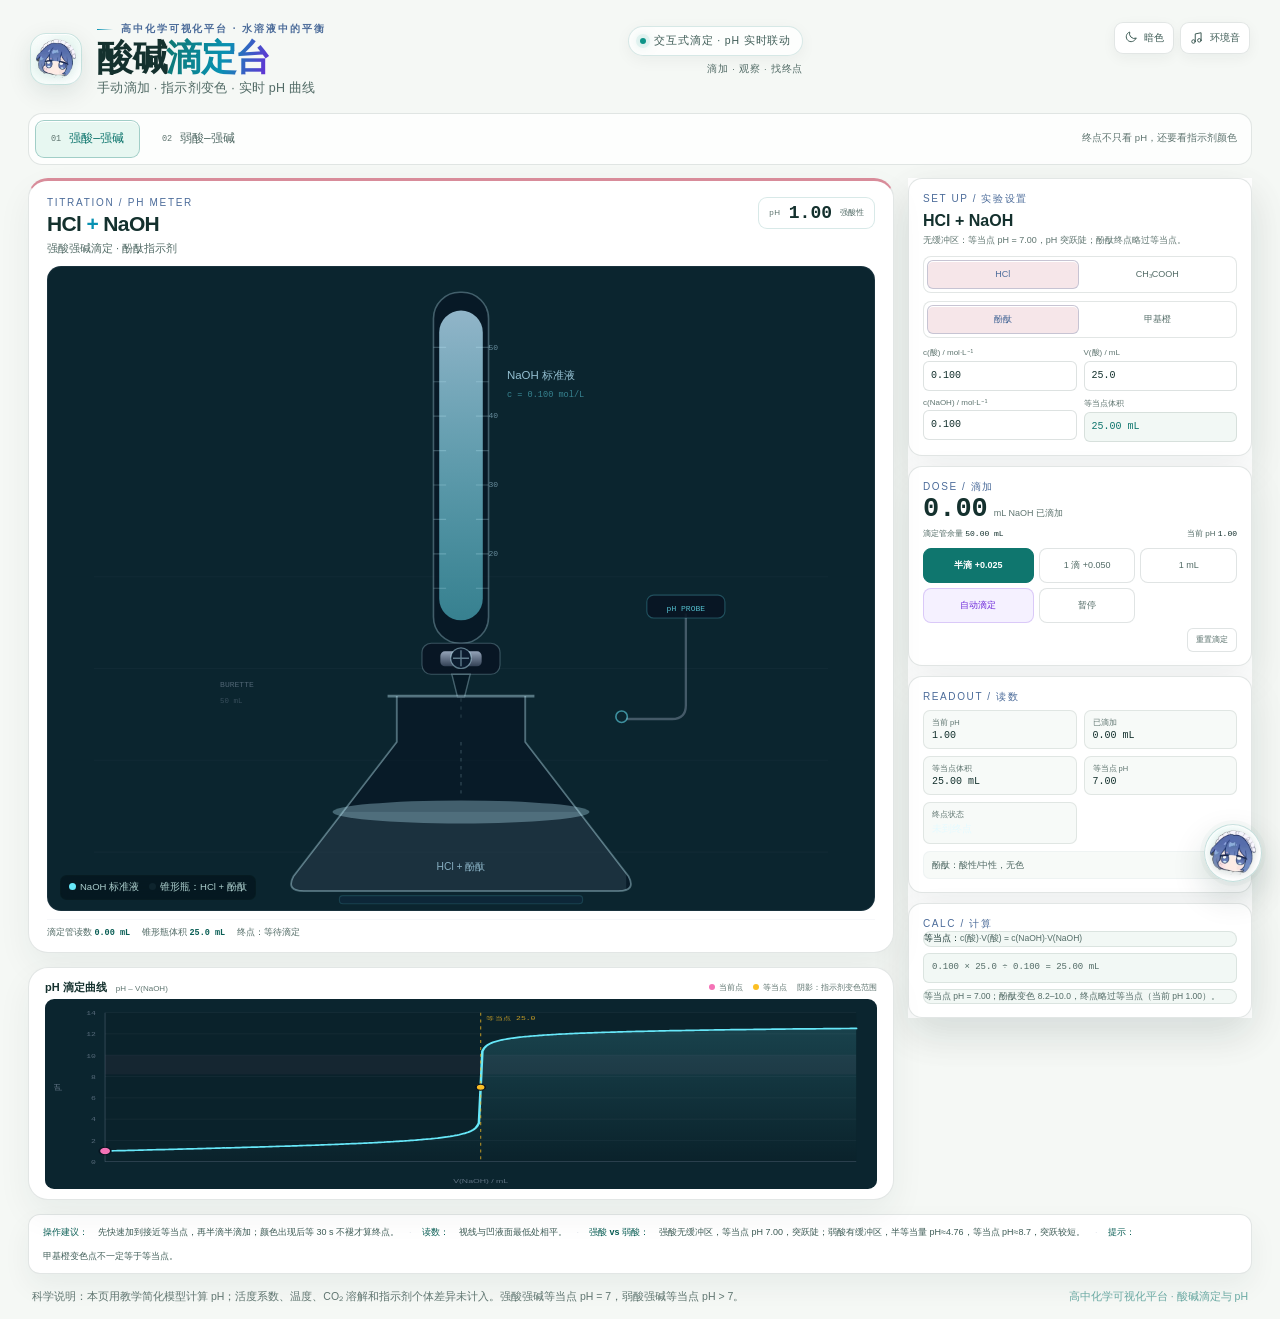
==== commit 1e181c8e: "Add files via upload" ====
--- a/acid-base-titration.html
+++ b/acid-base-titration.html
@@ -10,7 +10,7 @@
 <meta name="rights" content="All rights reserved. No copying, modification or redistribution without prior written permission." />
 <link rel="license" href="rights.html" />
 <link rel="icon" href="favicon-whale.png" type="image/png" />
-<link rel="apple-touch-icon" href="assets/whale-icon.png" />
+<link rel="apple-touch-icon" href="whale-icon.png" />
 <style>
   :root{
     --bg:#04070f;--line:rgba(148,163,184,.14);--text:#eaf3ff;--muted:#8ea4c0;--dim:#5e728c;
@@ -111,7 +111,7 @@
 <div class="shell">
   <header class="site-header">
     <a class="brand" href="./" title="返回平台首页">
-      <div class="brand-mark" aria-hidden="true"><img src="assets/whale-icon.png" alt="" width="40" height="40" decoding="async" /></div>
+      <div class="brand-mark" aria-hidden="true"><img src="whale-icon.png" alt="" width="40" height="40" decoding="async" /></div>
       <div><div class="kicker">高中化学可视化平台 · 水溶液中的平衡</div><h1>酸碱<span>滴定台</span></h1><p>手动滴加 · 指示剂变色 · 实时 pH 曲线</p></div>
     </a>
     <div class="header-meta"><div class="meta-pill"><span class="live-dot"></span>交互式滴定 · pH 实时联动</div><div class="meta-note">滴加 · 观察 · 找终点</div></div>
